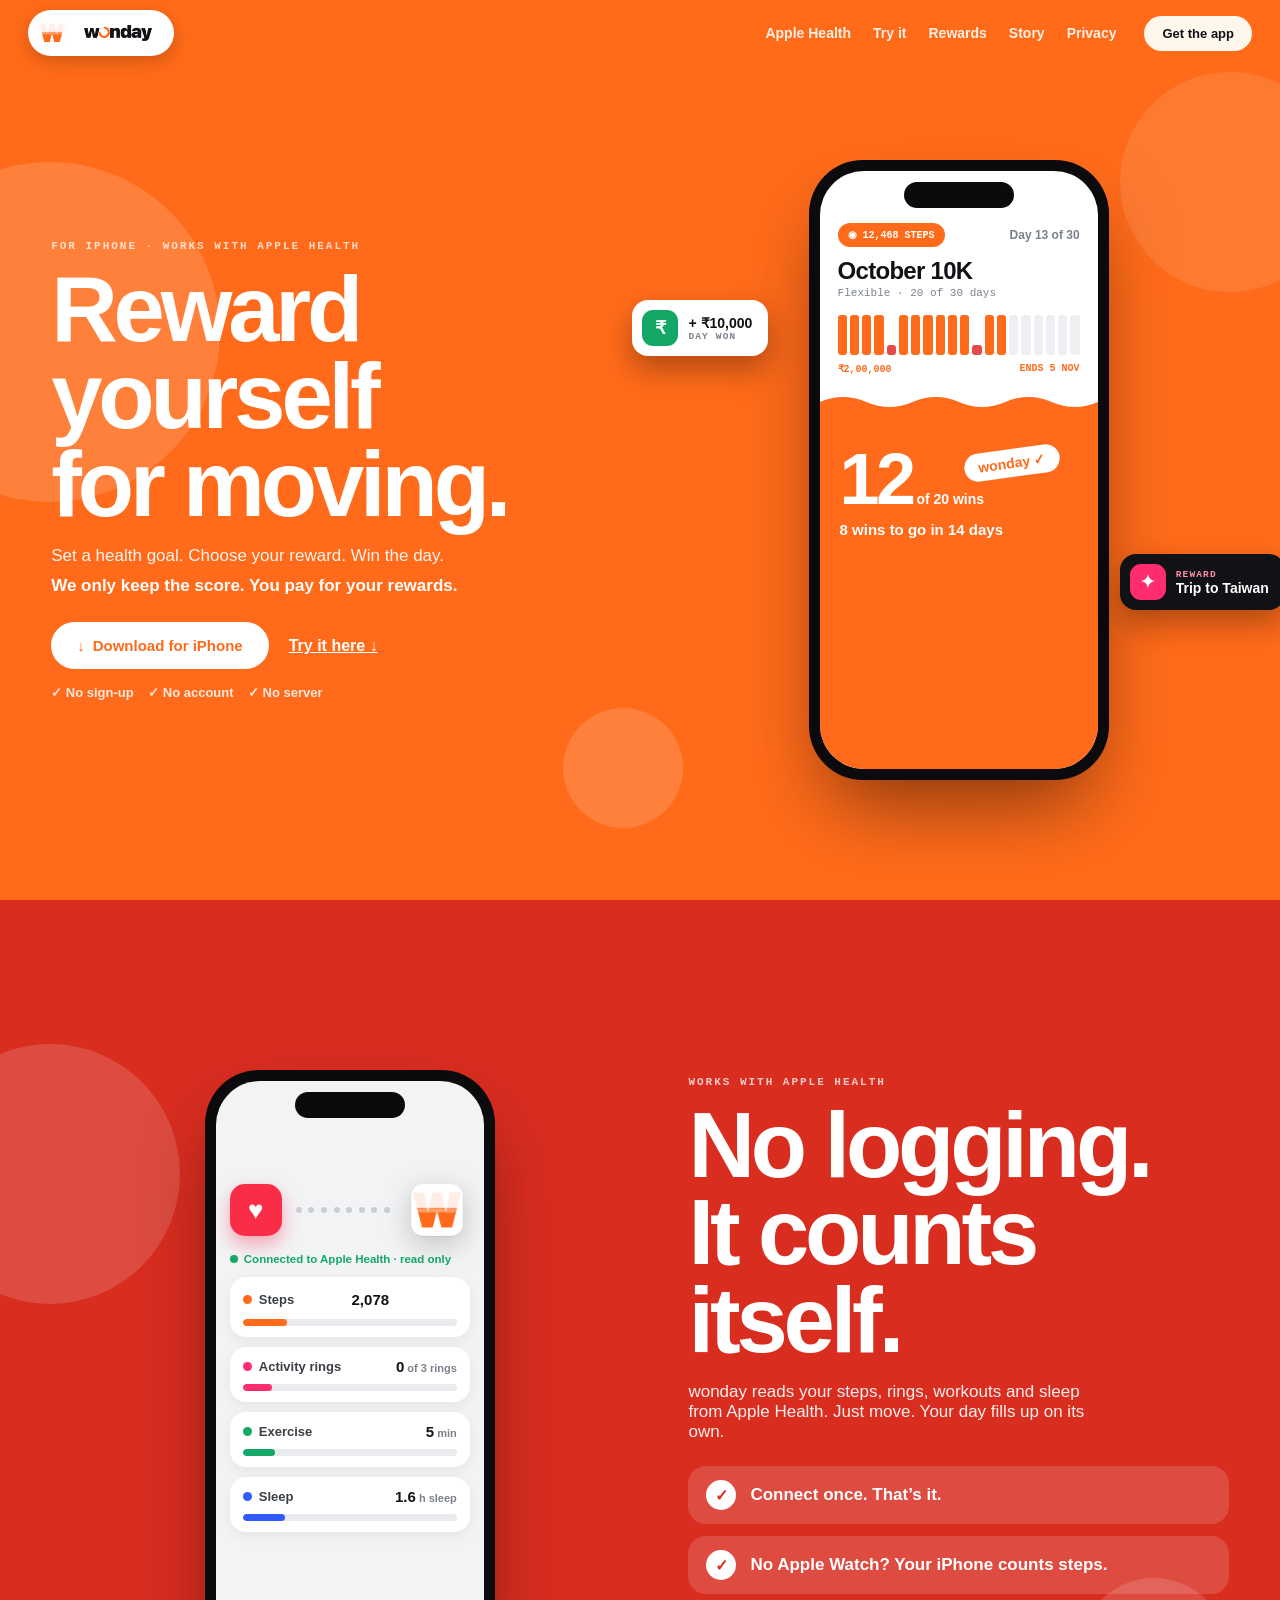
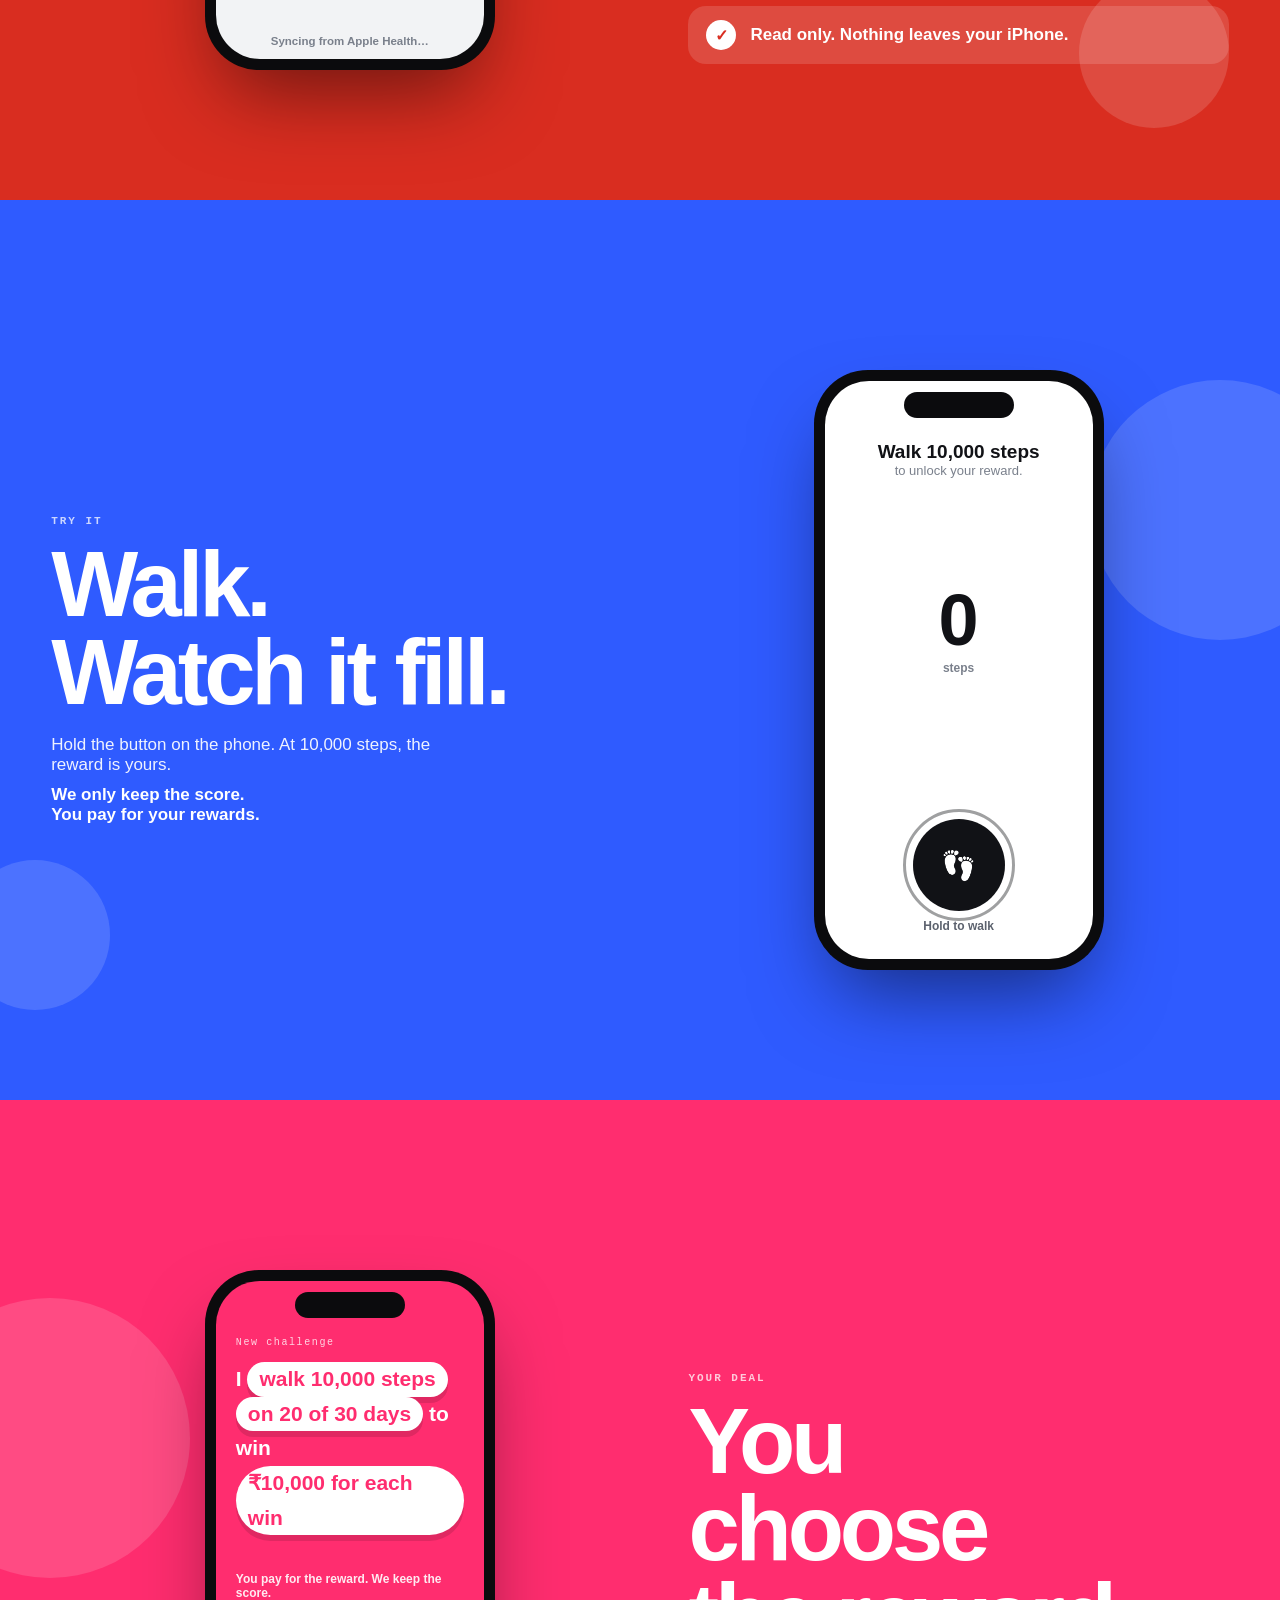
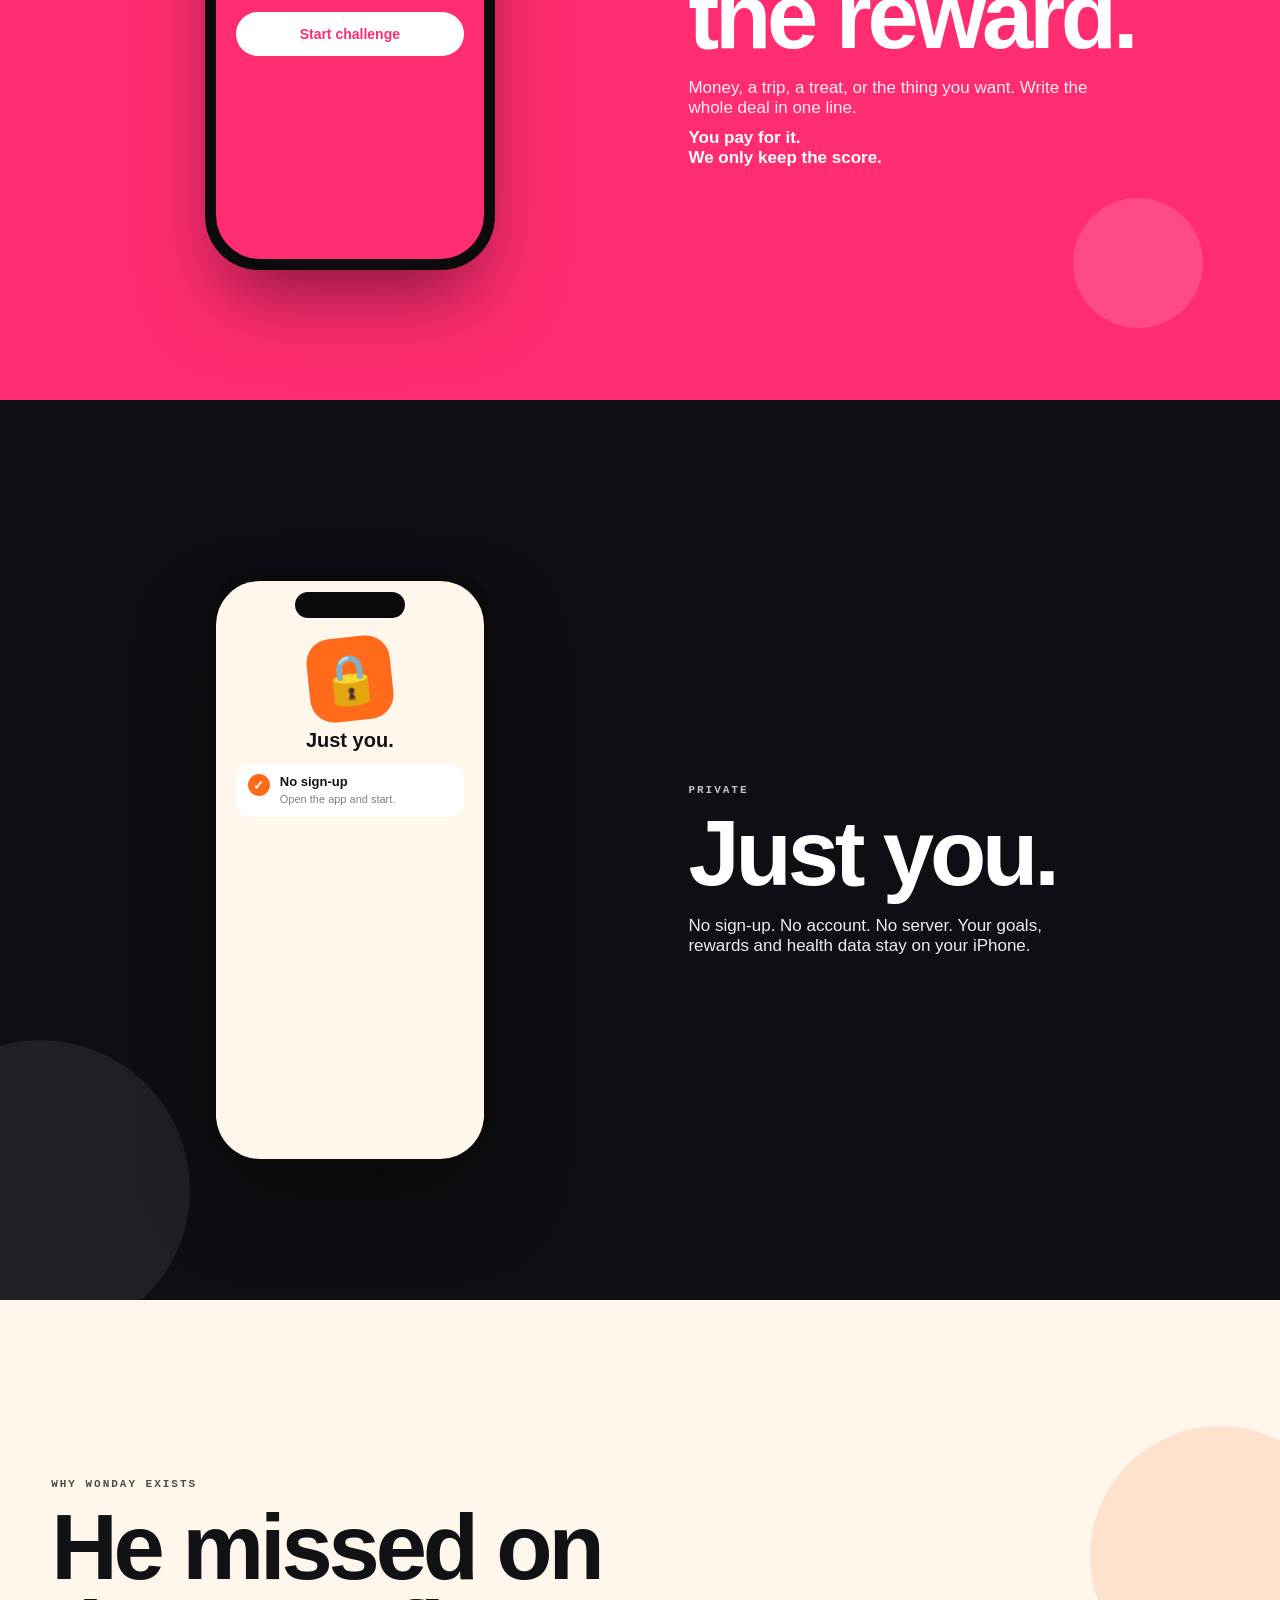
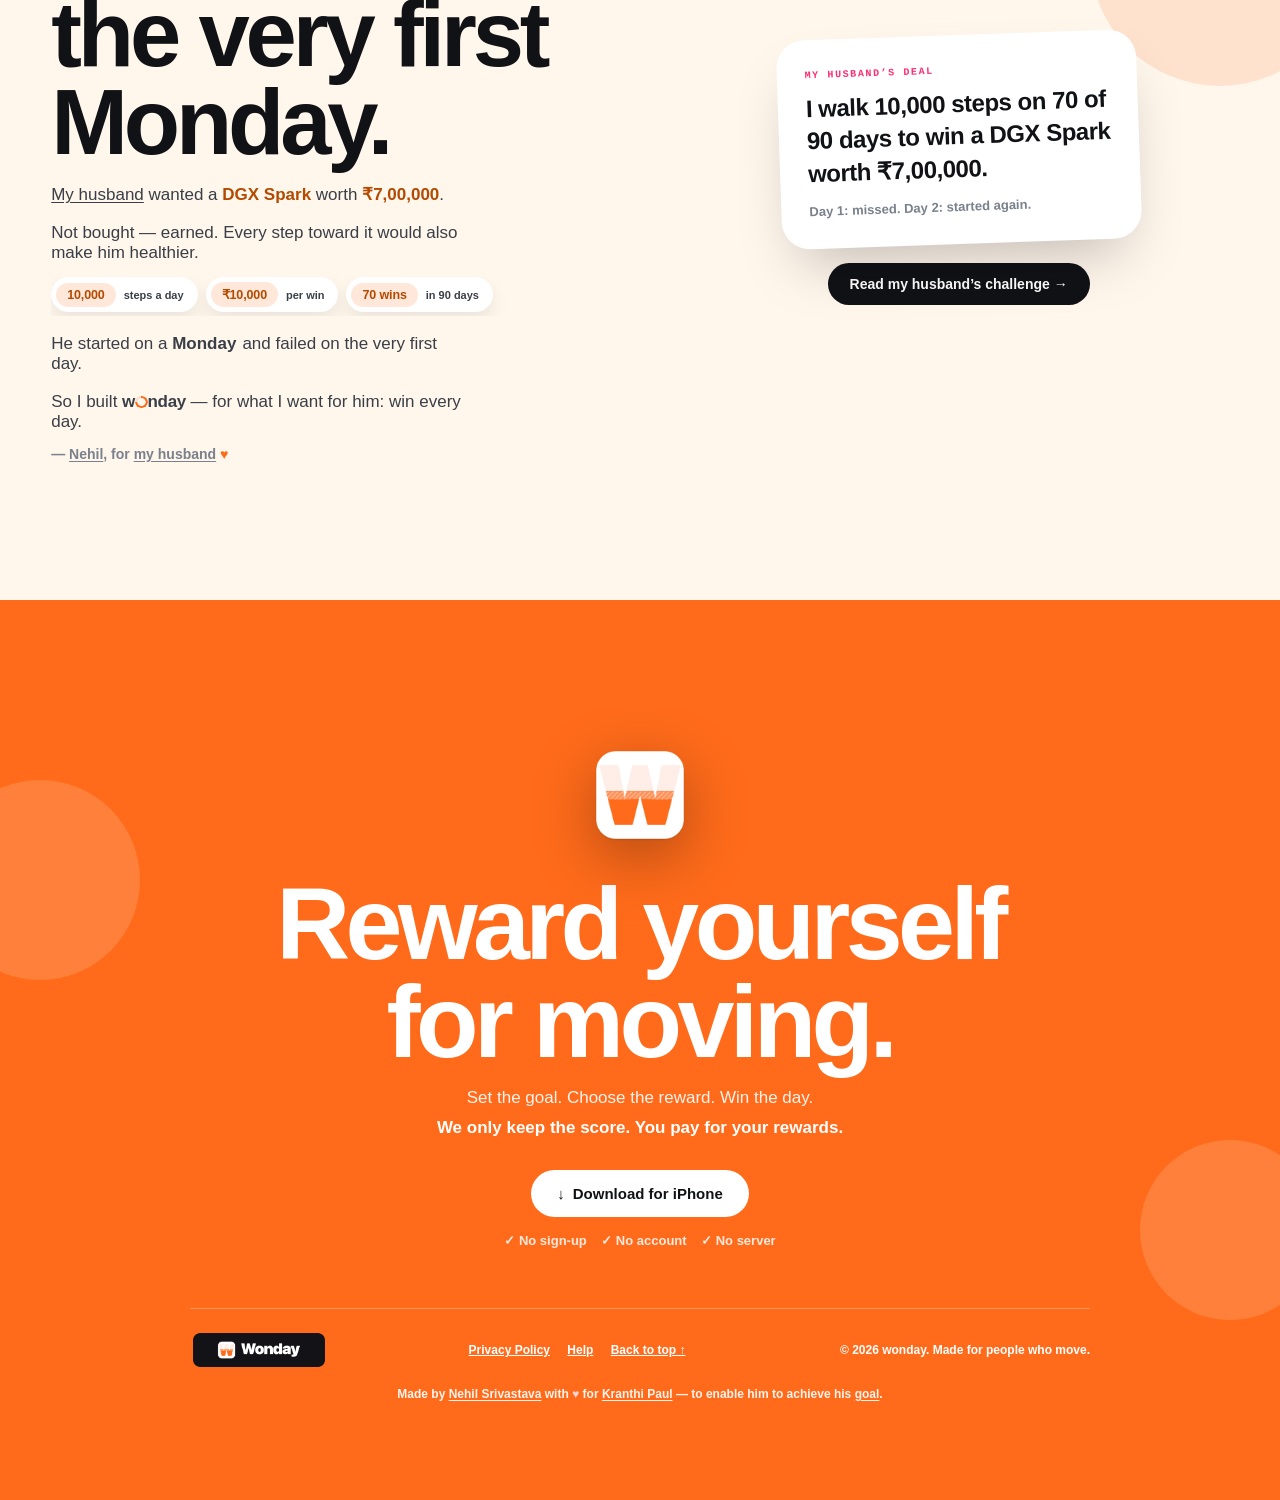
==== site/index.html @ b44d1495 "website, welcome page" ====
<!doctype html>
<html lang="en">
<head>
<meta charset="utf-8">
<meta name="viewport" content="width=device-width, initial-scale=1">
<title>wonday: Reward yourself for your health goals</title>
<meta name="description" content="Set a health goal, pick your own reward, and let Apple Health count for you. No sign-up, no account, no server.">
<meta name="theme-color" content="#FF6B1A" id="themeColor">
<link rel="icon" href="assets/wonday-favicon.png">
<link rel="apple-touch-icon" href="assets/wonday-favicon.png">
<link rel="stylesheet" href="styles.css">
<!-- Share image: replace assets/wonday-share.png with an absolute https:// URL once the site has a domain. -->
<!-- Live domain: https://wonday.kranehx.com -->
<link rel="canonical" href="https://wonday.kranehx.com/">
<meta property="og:site_name" content="wonday">
<meta property="og:type" content="website">
<meta property="og:url" content="https://wonday.kranehx.com/">
<meta property="og:title" content="wonday: Reward yourself for your health goals">
<meta property="og:description" content="Set a health goal, pick your own reward, and let Apple Health count for you. No sign-up, no account, no server.">
<meta property="og:image" content="https://wonday.kranehx.com/assets/wonday-share.png">
<meta property="og:image:width" content="1200">
<meta property="og:image:height" content="630">
<meta property="og:image:alt" content="wonday challenge screen filling up as steps are counted">
<meta name="twitter:card" content="summary_large_image">
<meta name="twitter:title" content="wonday: Reward yourself for your health goals">
<meta name="twitter:description" content="Set a health goal, pick your own reward, and let Apple Health count for you. No sign-up, no account, no server.">
<meta name="twitter:image" content="https://wonday.kranehx.com/assets/wonday-share.png">
<!-- Smart App Banner: fill in the real App Store ID when the listing is live, then uncomment.
<meta name="apple-itunes-app" content="app-id=000000000">
-->
<script type="application/ld+json">
{"@context":"https://schema.org","@type":"SoftwareApplication","name":"wonday",
"description":"Set a health goal, pick your own reward, and let Apple Health count for you. No sign-up, no account, no server.",
"operatingSystem":"iOS","applicationCategory":"Health & Fitness",
"offers":{"@type":"Offer","price":"0","priceCurrency":"INR"}}
</script>
</head>
<body data-block="hero">

<header class="topbar" id="topbar">
  <a class="logo" href="#top" aria-label="wonday home"><img class="brand-icon" src="assets/wonday-icon.png" alt="" width="72" height="72"><img class="brand-logo" src="assets/wonday-wordmark-transparent.png" alt="wonday" width="120" height="45"></a>
  <nav class="links" aria-label="Sections">
    <a href="#health">Apple Health</a>
    <a href="#try">Try it</a>
    <a href="#rewards">Rewards</a>
    <a href="#story">Story</a>
    <a href="#privacy">Privacy</a>
  </nav>
  <a class="getapp" href="#final">Get the app</a>
</header>

<main id="top">

  <!-- 1 HERO -->
  <section class="block hero" id="hero" data-theme="hero">
    <div class="orb o1"></div><div class="orb o2"></div><div class="orb o3"></div>
    <div class="wrap">
      <div class="copy reveal">
        <p class="kicker">For iPhone · Works with Apple Health</p>
        <h1>Reward<br>yourself<br>for moving.</h1>
        <p class="sub">Set a health goal. Choose your reward. Win the day.</p>
        <p class="promise">We only keep the score. You pay for your rewards.</p>
        <div class="cta-row">
          <a class="btn light" id="heroBtn" href="#final"><span aria-hidden="true">↓</span> Download for iPhone</a>
          <a class="textlink" href="#try">Try it here ↓</a>
        </div>
        <p class="chips">✓ No sign-up &nbsp;&nbsp; ✓ No account &nbsp;&nbsp; ✓ No server</p>
      </div>
      <div class="stage reveal">
        <div class="phone" id="heroPhone" role="img" aria-label="wonday challenge screen filling up as steps are counted">
          <div class="notch"></div>
          <div class="screen">
            <div class="app-top">
              <div class="app-row">
                <span class="pill" id="heroPill">◉ 12,468 steps</span>
                <span class="daylabel" id="heroDay">Day 13 of 30</span>
              </div>
              <div class="app-name" id="heroName">October 10K</div>
              <div class="app-rule" id="heroRule">Flexible · 20 of 30 days</div>
              <div class="bars" id="heroBars" aria-hidden="true"></div>
              <div class="goalrow"><span id="heroMax">₹2,00,000</span><span id="heroEnds">Ends 5 Nov</span></div>
            </div>
            <div class="app-fill" id="heroFill">
              <svg class="wave" viewBox="0 0 600 18" preserveAspectRatio="none" aria-hidden="true"><path d="M0 10 Q 25 0 50 10 T 100 10 T 150 10 T 200 10 T 250 10 T 300 10 T 350 10 T 400 10 T 450 10 T 500 10 T 550 10 T 600 10 L600 18 L0 18 Z"/></svg>
              <div class="fill-clip">
              <div class="stamp" id="heroStamp">wonday ✓</div>
              <div class="bignum"><span id="heroWins">0</span><small> of 20 wins</small></div>
              <div class="rem" id="heroRem">8 wins to go in 14 days</div>
              <div class="confetti" id="heroConfetti" aria-hidden="true"></div>
              </div>
            </div>
          </div>
        </div>
        <div class="float f1"><span class="fic green">₹</span><span><b>+ ₹10,000</b><small>DAY WON</small></span></div>
        <div class="float f2"><span class="fic pink">✦</span><span><small>REWARD</small><b>Trip to Taiwan</b></span></div>
      </div>
    </div>
  </section>

  <!-- 2 HEALTH: no logging, it counts itself -->
  <section class="block health" id="health" data-theme="health">
    <div class="orb o1"></div><div class="orb o2"></div>
    <div class="wrap">
      <div class="stage reveal">
        <div class="phone small" role="img" aria-label="wonday reading steps, rings, exercise and sleep from Apple Health">
          <div class="notch"></div>
          <div class="screen hscreen">
            <div class="hnote" id="hNote">
              <img src="assets/wonday-icon.png" alt="" width="72" height="72" loading="lazy" decoding="async">
              <div><b>That&rsquo;s a wonday! ✓</b><span>10,000 steps. ₹1,000 won today.</span></div>
              <em>now</em>
            </div>
            <div class="hconn">
              <div class="hicons">
                <span class="hheart" aria-label="Apple Health">♥</span>
                <span class="hflow" aria-hidden="true"><i></i><i></i><i></i><i></i><i></i><i></i><i></i><i></i></span>
                <img class="hwonday" src="assets/wonday-icon.png" alt="wonday" width="104" height="104" loading="lazy" decoding="async">
              </div>
              <p class="hstatus"><i></i>Connected to Apple Health · read only</p>
            </div>
            <div class="hrows">
              <div class="hcard">
                <div class="hcard-top"><span class="dot orange"></span><span class="hlabel">Steps</span>
                  <span class="hval"><b id="hStepsNum">0</b></span>
                  <span class="hwon" id="hWon">WON ✓</span></div>
                <div class="htrack"><i id="hStepsBar" class="fill orange"></i></div>
              </div>
              <div class="hcard">
                <div class="hcard-top"><span class="dot pink"></span><span class="hlabel">Activity rings</span>
                  <span class="hval"><b id="hRingsNum">0</b><small> of 3 rings</small></span></div>
                <div class="htrack"><i id="hRingsBar" class="fill pink"></i></div>
              </div>
              <div class="hcard">
                <div class="hcard-top"><span class="dot green"></span><span class="hlabel">Exercise</span>
                  <span class="hval"><b id="hExNum">0</b><small> min</small></span></div>
                <div class="htrack"><i id="hExBar" class="fill green"></i></div>
              </div>
              <div class="hcard">
                <div class="hcard-top"><span class="dot blue"></span><span class="hlabel">Sleep</span>
                  <span class="hval"><b id="hSleepNum">0.0</b><small> h sleep</small></span></div>
                <div class="htrack"><i id="hSleepBar" class="fill blue"></i></div>
              </div>
            </div>
            <p class="hsync" id="hSync">Syncing from Apple Health…</p>
          </div>
        </div>
      </div>
      <div class="copy reveal">
        <p class="kicker">Works with Apple Health</p>
        <h2>No logging.<br>It counts itself.</h2>
        <p class="sub">wonday reads your steps, rings, workouts and sleep from Apple Health. Just move. Your day fills up on its own.</p>
        <ul class="hchecks">
          <li><i>✓</i>Connect once. That&rsquo;s it.</li>
          <li><i>✓</i>No Apple Watch? Your iPhone counts steps.</li>
          <li><i>✓</i>Read only. Nothing leaves your iPhone.</li>
        </ul>
      </div>
    </div>
  </section>

  <!-- 3 TRY IT -->
  <section class="block try" id="try" data-theme="try">
    <div class="orb o1"></div><div class="orb o2"></div>
    <div class="wrap">
      <div class="copy reveal">
        <p class="kicker">Try it</p>
        <h2>Walk.<br>Watch it fill.</h2>
        <p class="sub">Hold the button on the phone. At 10,000 steps, the reward is yours.</p>
        <p class="promise">We only keep the score.<br>You pay for your rewards.</p>
      </div>
      <div class="stage reveal">
        <div class="phone small" role="img" aria-label="wonday try-it screen: hold to walk 10,000 steps and unlock a reward">
          <div class="notch"></div>
          <div class="screen walk-screen" id="walkScreen">
            <div class="walk-fill" id="walkFill"></div>
            <div class="walk-top" id="walkTop">
              <div class="walk-title">Walk 10,000 steps</div>
              <div class="walk-sub">to unlock your reward.</div>
            </div>
            <div class="walk-count" id="walkCount"><span id="walkNum">0</span><small>steps</small></div>
            <div class="unlock" id="unlockCard">Reward unlocked <b>₹<span id="unlockNum">0</span></b></div>
            <div class="walk-bottom" id="walkBottom">
              <button class="holdbtn" id="holdBtn" aria-label="Hold to walk"><span class="pulse"></span><span class="feet">👣</span></button>
              <div class="holdlabel">Hold to walk</div>
              <button class="resetlink" id="walkAgain" hidden>Walk again ↺</button>
            </div>
          </div>
        </div>
      </div>
    </div>
  </section>

  <!-- 4 YOUR DEAL -->
  <section class="block deal" id="rewards" data-theme="deal">
    <div class="orb o1"></div><div class="orb o2"></div>
    <div class="wrap">
      <div class="stage reveal">
        <div class="phone small pinkphone" role="img" aria-label="wonday new challenge screen: I walk 10,000 steps on 20 of 30 days to win 10,000 rupees for each win">
          <div class="notch"></div>
          <div class="screen pinks">
            <p class="newlabel">New challenge</p>
            <p class="sentence" id="dealSentence" aria-live="polite">I walk 10,000 steps on 20 of 30 days to win ₹10,000 for each win.</p>
            <p class="paynote">You pay for the reward. We keep the score.</p>
            <button class="startbtn" id="dealBtn">Start challenge</button>
          </div>
        </div>
      </div>
      <div class="copy reveal">
        <p class="kicker">Your deal</p>
        <h2>You<br>choose<br>the reward.</h2>
        <p class="sub">Money, a trip, a treat, or the thing you want. Write the whole deal in one line.</p>
        <p class="promise">You pay for it.<br>We only keep the score.</p>
      </div>
    </div>
  </section>

  <!-- 5 JUST YOU -->
  <section class="block private" id="privacy" data-theme="private">
    <div class="orb o1"></div>
    <div class="wrap">
      <div class="stage reveal">
        <div class="phone small whitephone" role="img" aria-label="wonday privacy screen: no sign-up, no account, no server, read only">
          <div class="notch"></div>
          <div class="screen white">
            <div class="lock" id="privLock">🔒</div>
            <div class="just">Just you.</div>
            <ul class="privlist" id="privList">
              <li><i>✓</i><div><b>No sign-up</b><span>Open the app and start.</span></div></li>
              <li><i>✓</i><div><b>No account</b><span>No email. No password.</span></div></li>
              <li><i>✓</i><div><b>No server</b><span>Never sent to us.</span></div></li>
              <li><i>✓</i><div><b>Read only</b><span>We never write to Apple Health.</span></div></li>
            </ul>
          </div>
        </div>
      </div>
      <div class="copy reveal">
        <p class="kicker">Private</p>
        <h2>Just you.</h2>
        <p class="sub">No sign-up. No account. No server. Your goals, rewards and health data stay on your iPhone.</p>
      </div>
    </div>
  </section>

  <!-- 6 STORY: why wonday exists -->
  <section class="block story" id="story" data-theme="story">
    <div class="orb o1"></div>
    <div class="wrap">
      <div class="copy reveal">
        <p class="kicker">Why wonday exists</p>
        <h2>He missed on the very first <span class="daymorph" id="dayMorphTitle" role="img" aria-label="Monday became wonday"><span class="dm-a" aria-hidden="true">Monday.</span><span class="dm-b" aria-hidden="true">w<span class="ring-o-brand"></span>nday.</span></span></h2>
        <p class="sub"><a href="https://www.linkedin.com/in/paulkranti/">My husband</a> wanted a <span class="prize">DGX Spark</span> worth <span class="prize">₹7,00,000</span>.</p>
        <p class="sub">Not bought &mdash; earned. Every step toward it would also make him healthier.</p>
        <ul class="dealchips" aria-label="The challenge: 10,000 steps a day, 10,000 rupees per win, need 70 wins in 90 days">
          <li><b>10,000</b><span>steps a day</span></li>
          <li><b>₹10,000</b><span>per win</span></li>
          <li><b>70 wins</b><span>in 90 days</span></li>
        </ul>
        <p class="sub">He started on a <span class="daymorph" id="dayMorph" role="img" aria-label="Monday became wonday"><span class="dm-a" aria-hidden="true">Monday</span><span class="dm-b" aria-hidden="true">w<span class="ring-o-brand"></span>nday</span></span> and failed on the very first day.</p>
        <p class="sub">So I built <span class="wordmark" role="img" aria-label="wonday"><span aria-hidden="true">w<span class="ring-o-brand"></span>nday</span></span> &mdash; for what I want for him: win every day.</p>
        <p class="sig">&mdash; <a href="https://www.linkedin.com/in/nehilsrivastava/">Nehil</a>, for <a href="https://www.linkedin.com/in/paulkranti/">my husband</a> <span class="heart" aria-hidden="true">♥</span></p>
      </div>
      <div class="stage reveal storyside">
        <figure class="storycard" role="img" aria-label="My husband's deal: walk 10,000 steps on 70 of 90 days to win a DGX Spark">
          <p class="scard-kicker">My husband&rsquo;s deal</p>
          <blockquote>I walk 10,000 steps on 70 of 90 days to win a DGX Spark worth ₹7,00,000.</blockquote>
          <p class="scard-note">Day 1: missed. Day 2: started again.</p>
        </figure>
        <a class="storylink" href="https://www.linkedin.com/posts/paulkranti_i-want-to-gift-myself-a-dgx-spark-worth-700k-activity-7517528913028243456-nfIk" target="_blank" rel="noopener">Read my husband&rsquo;s challenge &rarr;</a>
      </div>
    </div>
  </section>

  <!-- 7 FINAL -->
  <section class="block final" id="final" data-theme="final">
    <div class="orb o1"></div><div class="orb o2"></div>
    <div class="center reveal">
      <img class="final-icon" src="assets/wonday-icon.png" alt="wonday app icon" width="176" height="176" loading="lazy" decoding="async">
      <h2>Reward yourself<br>for moving.</h2>
      <p class="sub">Set the goal. Choose the reward. Win the day.</p>
      <p class="promise">We only keep the score. You pay for your rewards.</p>
      <a class="btn light final-btn" href="#" id="storeBtn"><span aria-hidden="true">↓</span> Download for iPhone</a>
      <p class="chips">✓ No sign-up &nbsp;&nbsp; ✓ No account &nbsp;&nbsp; ✓ No server</p>
      <footer>
        <img class="brand-lockup" src="assets/wonday-lockup-dark.png" alt="wonday" width="220" height="73" loading="lazy" decoding="async">
        <span class="flinks"><a href="privacy.html">Privacy Policy</a> <a href="help.html">Help</a> <a href="#top">Back to top ↑</a></span>
        <span class="copyr">© 2026 wonday. Made for people who move.</span>
        <span class="madeby">Made by <a href="https://www.linkedin.com/in/nehilsrivastava/">Nehil Srivastava</a> with <span class="heart" aria-hidden="true">♥</span> for <a href="https://www.linkedin.com/in/paulkranti/">Kranthi Paul</a> &mdash; to enable him to achieve his <a href="https://www.linkedin.com/posts/paulkranti_i-want-to-gift-myself-a-dgx-spark-worth-700k-activity-7517528913028243456-nfIk">goal</a>.</span>
      </footer>
    </div>
  </section>

</main>
<script src="app.js"></script>
</body>
</html>
---- site/styles.css ----
*{box-sizing:border-box;margin:0;padding:0}
:root{
  --hero:#FF6B1A; --try:#2F5BFF; --deal:#FF2D6F; --dark:#0D0F14; --health:#D92D20;
  --ink:#111216; --paper:#fff; --cream:#FFF6EC;
  --radius-phone:54px;
  --font:-apple-system,BlinkMacSystemFont,"SF Pro Display","Inter","Segoe UI",sans-serif;
  --mono:ui-monospace,"SF Mono",Menlo,monospace;
}
html{scroll-behavior:smooth}
body{font-family:var(--font);color:#fff;background:var(--hero);-webkit-font-smoothing:antialiased}
a{color:inherit}

/* top bar takes color of block under it (set from JS via --bar) */
.topbar{position:fixed;top:0;left:0;right:0;z-index:50;display:flex;align-items:center;gap:28px;
  padding:10px 28px;backdrop-filter:blur(18px);-webkit-backdrop-filter:blur(18px);
  background-color:var(--bar, #FF6B1A);
  background:color-mix(in srgb,var(--bar, #FF6B1A) 72%, transparent);
  transition:background-color .4s}
.topbar .logo{display:inline-flex;align-items:center;gap:9px;text-decoration:none;background:#fff;border-radius:99px;padding:6px 16px 6px 7px;box-shadow:0 6px 18px rgba(0,0,0,.18)}
.brand-logo{height:30px;width:auto;display:block}
.brand-icon{height:34px;width:auto;display:block}
.brand-lockup{height:46px;width:auto;display:block}
.vh{position:absolute;width:1px;height:1px;overflow:hidden;clip:rect(0 0 0 0);white-space:nowrap}
/* brand ring-o: 3/4 solid, pale quarter top-left — matches brand/ wordmark */
.ring-o{position:relative;display:inline-block;width:.74em;height:.74em;border-radius:50%;vertical-align:-.05em;
  background:conic-gradient(from 270deg, rgba(255,255,255,.45) 0deg 90deg, #fff 90deg 360deg);
  -webkit-mask:radial-gradient(farthest-side, transparent 60%, #000 69%);
  mask:radial-gradient(farthest-side, transparent 60%, #000 69%)}
.topbar nav{margin-left:auto;display:flex;gap:22px;font-size:14px;font-weight:600;opacity:.9}
.topbar nav a{text-decoration:none}
.getapp{background:var(--cream);color:var(--ink);font-weight:800;font-size:13px;padding:10px 18px;border-radius:99px;text-decoration:none}

.block{min-height:100vh;display:flex;align-items:center;position:relative;overflow:hidden;padding:110px 0 70px}
.wrap{width:min(1180px,92vw);margin:0 auto;display:grid;grid-template-columns:1.05fr .95fr;gap:40px;align-items:center;position:relative;z-index:2}
.wrap.flip .copy{order:2}.wrap.flip .stage{order:1}
.hero{background:var(--hero)} .health{background:var(--health)} .try{background:var(--try)} .deal{background:var(--deal)}
.private{background:var(--dark)} .final{background:var(--hero);text-align:center}

.kicker{font-family:var(--mono);font-size:11px;font-weight:700;letter-spacing:.18em;text-transform:uppercase;opacity:.75;margin-bottom:14px}
h1,h2{font-weight:900;letter-spacing:-.045em;line-height:.95;font-size:clamp(56px,7.2vw,108px)}
.sub{margin-top:18px;font-size:17px;font-weight:500;max-width:44ch;opacity:.92}
.promise{margin-top:10px;font-size:17px;font-weight:800}
.cta-row{display:flex;align-items:center;gap:20px;margin-top:26px;flex-wrap:wrap}
.btn{display:inline-flex;align-items:center;gap:8px;border-radius:99px;padding:15px 26px;font-weight:800;font-size:15px;text-decoration:none;transition:color .4s}
.btn.light{background:#fff;color:var(--ink)} .btn.dark{background:var(--ink);color:#fff}
.textlink{color:#fff;font-weight:700}
.chips{margin-top:16px;font-size:13px;font-weight:600;opacity:.85}

/* floating background circles */
.orb{position:absolute;border-radius:50%;background:rgba(255,255,255,.14);pointer-events:none;animation:drift 9s ease-in-out infinite alternate}
.hero .o1{width:340px;height:340px;left:-120px;top:18%}.hero .o2{width:120px;height:120px;left:44%;bottom:8%}
.hero .o3{width:220px;height:220px;right:-60px;top:8%;background:rgba(255,255,255,.1)}
.try .o1{width:150px;height:150px;left:-40px;bottom:10%}.try .o2{width:260px;height:260px;right:-70px;top:20%}
.deal .o1{width:280px;height:280px;left:-90px;top:22%}.deal .o2{width:130px;height:130px;right:6%;bottom:8%}
.private .o1{width:300px;height:300px;left:-110px;bottom:-40px;background:rgba(255,255,255,.07)}
.final .o1{width:200px;height:200px;left:-60px;top:20%}.final .o2{width:180px;height:180px;right:-40px;bottom:20%}
@keyframes drift{to{transform:translateY(-26px)}}

/* reveal */
.reveal{opacity:0;transform:translateY(34px);transition:opacity .7s ease,transform .7s ease}
.reveal.in{opacity:1;transform:none}

/* phone */
.stage{display:flex;justify-content:center;position:relative}
.phone{width:300px;height:620px;background:#0b0b0d;border-radius:var(--radius-phone);padding:11px;box-shadow:0 40px 80px -20px rgba(0,0,0,.5);position:relative;animation:rise .8s ease}
.phone.small{width:290px;height:600px}
.notch{position:absolute;top:22px;left:50%;transform:translateX(-50%);width:110px;height:26px;background:#0b0b0d;border-radius:99px;z-index:5}
.screen{background:#fff;color:var(--ink);border-radius:44px;height:100%;overflow:hidden;position:relative;display:flex;flex-direction:column}
.app-top{padding:52px 18px 10px}
.app-row{display:flex;justify-content:space-between;align-items:center}
.pill{font-family:var(--mono);font-size:10px;font-weight:800;text-transform:uppercase;background:var(--hero);color:#fff;padding:6px 10px;border-radius:99px}
.daylabel{font-size:12px;font-weight:600;color:#7A808C}
.app-name{font-size:24px;font-weight:800;letter-spacing:-.03em;margin-top:10px}
.app-rule{font-family:var(--mono);font-size:11px;color:#7A808C;margin-top:2px}
.bars{display:flex;gap:3px;align-items:flex-end;height:42px;margin-top:14px}
.bars i{flex:1;background:#EEEFF2;border-radius:3px;min-height:6px;height:40px;transition:all .3s}
.bars i.on{background:var(--hero)} .bars i.miss{background:#E5484D!important;height:10px!important;align-self:flex-end}
.goalrow{display:flex;justify-content:space-between;font-family:var(--mono);font-size:10px;font-weight:800;color:var(--hero);margin-top:8px;text-transform:uppercase}
.app-fill{margin-top:auto;position:relative;background:var(--hero);color:#fff;padding:34px 20px 26px;min-height:250px;transition:background .5s}
.fill-clip{position:relative;height:100%;overflow:hidden}
.wave{position:absolute;top:-1px;left:0;width:200%;height:18px;transform:translateY(-16px);animation:waveSlide 2.8s linear infinite}
@keyframes waveSlide{to{transform:translate(-50%,-16px)}}
#heroFill{min-height:360px}
.wave path{fill:#FF6B1A}
.bignum{font-size:72px;font-weight:900;letter-spacing:-.05em;line-height:1}
.bignum small{font-size:14px;font-weight:700;letter-spacing:0}
.rem{font-size:15px;font-weight:800;margin-top:6px}
.stamp{position:absolute;top:6px;right:18px;background:#fff;color:var(--hero);font-weight:900;padding:6px 14px;border-radius:99px;transform:rotate(-8deg) scale(0);transition:transform .35s cubic-bezier(.2,2,.4,1);font-size:14px}
.stamp.show{transform:rotate(-8deg) scale(1)}
.confetti i,.cf{position:absolute;width:8px;height:8px;border-radius:2px;z-index:6;pointer-events:none;animation:pop 1.1s ease-out forwards}
@keyframes pop{from{transform:translate(0,0) rotate(0);opacity:1}to{transform:translate(var(--dx,0px),var(--dy,-90px)) rotate(320deg);opacity:0}}
.float{position:absolute;z-index:2;display:flex;align-items:center;gap:10px;background:#fff;color:var(--ink);font-size:12px;padding:10px 16px 10px 10px;border-radius:16px;box-shadow:0 14px 30px rgba(0,0,0,.3);animation:bob 3s ease-in-out infinite alternate}
.float b{display:block;font-size:14px;font-weight:800;white-space:nowrap}
.float small{display:block;font-family:var(--mono);font-size:9.5px;font-weight:800;letter-spacing:.12em;color:#7A808C}
.fic{width:36px;height:36px;border-radius:11px;display:flex;align-items:center;justify-content:center;font-size:18px;font-weight:900;color:#fff;flex:none}
.fic.green{background:#13A866}.fic.pink{background:#FF2D6F}
.f1{left:-56px;top:140px}.f2{right:-56px;bottom:170px;background:var(--ink);color:#fff}
.f2 small{color:#FF8FAB}
@keyframes bob{to{transform:translateY(-10px)}}

/* try/walk */
.walk-screen{text-align:center}
.walk-fill{position:absolute;left:0;right:0;bottom:0;height:0%;background:var(--try);transition:height .1s linear}
.walk-top{padding:60px 20px 0;position:relative;z-index:2}
.walk-title{font-size:19px;font-weight:800}.walk-sub{font-size:13px;color:#7A808C}
.walk-top.lit .walk-title{color:#fff}
.walk-top.lit .walk-sub{color:rgba(255,255,255,.85)}
.walk-count{margin:auto;position:relative;z-index:2;font-size:72px;font-weight:900}
.walk-count small{display:block;font-size:12px;font-weight:600;color:#7A808C}
.walk-count.lit{color:#fff}
.walk-count.lit small{color:rgba(255,255,255,.85)}
.walk-bottom{padding:0 0 26px;position:relative;z-index:2}
.walk-bottom.lit .holdlabel{color:rgba(255,255,255,.9)}
.walk-bottom.lit .holdbtn{background:#fff}
.walk-bottom.lit .holdbtn .feet{filter:none}
.walk-bottom.lit .holdbtn .pulse{border-color:#fff}
.walk-bottom.lit .resetlink{color:#fff}
.walk-count{margin:auto;position:relative;z-index:2;font-size:72px;font-weight:900}
.walk-count small{display:block;font-size:12px;font-weight:600;color:#7A808C}
.walk-bottom{padding:0 0 26px;position:relative;z-index:2}
.holdbtn{width:92px;height:92px;border-radius:50%;background:var(--ink);color:#fff;border:none;font-size:28px;position:relative;cursor:pointer;touch-action:none;transition:background .3s}
.holdbtn .feet{filter:brightness(0) invert(1);transition:filter .3s}
.holdbtn .pulse{position:absolute;inset:-10px;border:3px solid var(--ink);border-radius:50%;opacity:.4;animation:pulse 1.6s infinite}
@keyframes pulse{to{transform:scale(1.15);opacity:0}}
.holdlabel{font-size:12px;font-weight:600;margin-top:8px;color:#5C626E}
.unlock{position:relative;z-index:3;margin:0 22px;background:#fff;color:var(--ink);border-radius:16px;padding:12px;font-weight:800;transform:scale(0);transition:transform .3s;box-shadow:0 12px 30px rgba(0,0,0,.25)}
.unlock.show{transform:scale(1)}
.unlock.shake{animation:shake .4s}
@keyframes shake{25%{transform:translateX(-6px) scale(1)}75%{transform:translateX(6px) scale(1)}}
.resetlink{background:none;border:none;color:inherit;font-weight:700;margin-top:10px;cursor:pointer;text-decoration:underline}

.health .o1{width:260px;height:260px;left:-80px;top:16%}
.health .o2{width:150px;height:150px;right:4%;bottom:8%}

/* health rows */
.hchecks{list-style:none;margin-top:24px;display:grid;gap:12px}
.hchecks li{display:flex;align-items:center;gap:14px;background:rgba(255,255,255,.14);border-radius:18px;padding:14px 18px;font-size:17px;font-weight:700}
.hchecks i{background:#fff;color:var(--health);font-style:normal;font-weight:900;width:30px;height:30px;border-radius:50%;display:flex;align-items:center;justify-content:center;flex:none;font-size:16px}

/* health phone */
.hscreen{background:#F2F3F5;padding:14px 14px 12px}
.hnote{display:flex;gap:10px;align-items:flex-start;background:rgba(255,255,255,.92);backdrop-filter:blur(12px);border-radius:20px;padding:10px 12px;box-shadow:0 14px 34px rgba(0,0,0,.25);transform:translateY(-140%);opacity:0;transition:transform .5s cubic-bezier(.2,1.2,.3,1),opacity .4s;position:relative;z-index:5}
.hnote.drop{transform:none;opacity:1}
.hnote img{width:48px;height:48px;flex:none}
.hnote div{flex:1;min-width:0}
.hnote b{display:block;font-size:13px}
.hnote span{display:block;font-size:12px;color:#5C626E}
.hnote em{font-style:normal;font-size:11px;color:#7A808C}
.hconn{padding-top:14px}
.hicons{display:flex;align-items:center;gap:10px}
.hheart{width:52px;height:52px;border-radius:15px;background:#FA2D48;color:#fff;font-size:26px;display:flex;align-items:center;justify-content:center;flex:none;box-shadow:0 8px 18px rgba(250,45,72,.4)}
.hwonday{width:66px;height:66px;flex:none;filter:drop-shadow(0 8px 14px rgba(0,0,0,.2))}
.hflow{flex:1;display:flex;justify-content:space-between;align-items:center;padding:0 4px}
.hflow i{width:6px;height:6px;border-radius:50%;background:#C9CDD4;animation:flowdot 1.2s ease-in-out infinite}
.hflow i:nth-child(2){animation-delay:.12s}.hflow i:nth-child(3){animation-delay:.24s}
.hflow i:nth-child(4){animation-delay:.36s}.hflow i:nth-child(5){animation-delay:.48s}
.hflow i:nth-child(6){animation-delay:.6s}.hflow i:nth-child(7){animation-delay:.72s}
.hflow i:nth-child(8){animation-delay:.84s}
@keyframes flowdot{0%,100%{opacity:.4;transform:scale(.8)}50%{opacity:1;transform:scale(1.25);background:var(--health)}}
.hstatus{display:flex;align-items:center;gap:6px;margin-top:10px;font-size:11.5px;font-weight:800;color:#13A866}
.hstatus i{width:8px;height:8px;border-radius:50%;background:#13A866;flex:none}
.hrows{display:grid;gap:10px;margin-top:12px}
.hcard{background:#fff;border-radius:16px;padding:11px 13px;box-shadow:0 4px 14px rgba(0,0,0,.06)}
.hcard-top{display:flex;align-items:center;gap:7px}
.dot{width:9px;height:9px;border-radius:50%;flex:none}
.dot.orange{background:#FF6B1A}.dot.pink{background:#FF2D6F}.dot.green{background:#13A866}.dot.blue{background:#2F5BFF}
.hlabel{font-size:13px;font-weight:700;color:#3A3F47}
.hval{margin-left:auto;font-size:15px;font-weight:800;font-variant-numeric:tabular-nums}
.hval small{font-size:11px;font-weight:600;color:#7A808C}
.hwon{background:#13A866;color:#fff;font-size:10.5px;font-weight:900;letter-spacing:.06em;padding:5px 10px;border-radius:99px;transform:scale(0);transition:transform .35s cubic-bezier(.2,2,.4,1)}
.hwon.show{transform:scale(1)}
.htrack{height:7px;border-radius:99px;background:#E9EBEF;margin-top:9px;overflow:hidden}
.htrack .fill{display:block;height:100%;width:0;border-radius:99px}
.fill.orange{background:#FF6B1A}.fill.pink{background:#FF2D6F}.fill.green{background:#13A866}.fill.blue{background:#2F5BFF}
.hsync{margin-top:auto;padding-top:12px;text-align:center;font-size:11.5px;font-weight:600;color:#7A808C}

/* deal */
.pinkphone .screen,.screen.pinks{background:var(--deal);color:#fff;padding:56px 20px 22px}
.newlabel{font-family:var(--mono);font-size:10px;letter-spacing:.16em;opacity:.8}
.sentence{font-size:21px;font-weight:800;line-height:1.65;margin-top:14px;min-height:210px}
.sentence .blank{border:2.5px dashed rgba(255,255,255,.55);border-radius:99px;padding:0 12px;color:rgba(255,255,255,.6);white-space:nowrap}
.sentence .pillw{background:#fff;color:var(--deal);border-radius:99px;padding:0 12px;box-shadow:0 6px 0 rgba(0,0,0,.12);display:inline-block;animation:popin .35s}
@keyframes popin{from{transform:scale(.6)}to{transform:scale(1)}}
.paynote{font-size:12px;font-weight:600;opacity:.9}
.startbtn{margin-top:12px;width:100%;border:none;border-radius:99px;padding:14px;font-weight:800;font-size:14px;background:rgba(255,255,255,.35);color:#fff}
.startbtn.lit{background:#fff;color:var(--deal)}


/* privacy */
.screen.white{background:var(--cream);text-align:center;padding:60px 20px 20px}
.lock{font-size:44px;background:var(--hero);width:76px;height:76px;border-radius:22px;display:flex;align-items:center;justify-content:center;margin:0 auto;transition:transform .3s}
.lock.shut{transform:scale(1.1) rotate(-6deg)}
.just{font-size:20px;font-weight:800;margin:12px 0}
.privlist{list-style:none;display:grid;gap:10px;text-align:left}
.privlist li{background:#fff;border-radius:14px;padding:10px 12px;display:flex;gap:10px;align-items:flex-start;opacity:0;transform:translateX(20px);transition:all .5s}
.privlist li.in{opacity:1;transform:none}
.privlist i{background:var(--hero);color:#fff;font-style:normal;font-weight:800;width:22px;height:22px;border-radius:50%;display:flex;align-items:center;justify-content:center;font-size:13px;flex:none}
.privlist b{font-size:13px;display:block}.privlist span{font-size:11px;color:#7A808C}

/* story */
.story{background:var(--cream);color:var(--ink)}
.story .o1{width:260px;height:260px;right:-70px;top:14%;background:rgba(255,107,26,.14)}
.story .sub{color:#3A3F47;opacity:1}
.story .sub a,.story .sig a{color:inherit;text-decoration:underline;text-underline-offset:2px}
/* story highlights: the prize + the challenge */
.story .prize{color:#B34A00;font-weight:800;white-space:nowrap}
.dealchips{list-style:none;display:flex;gap:8px;margin:14px 0 4px;padding:0 0 4px;flex-wrap:nowrap;overflow-x:auto;scrollbar-width:none;-webkit-overflow-scrolling:touch}
.dealchips::-webkit-scrollbar{display:none}
.dealchips li{background:#fff;border-radius:99px;padding:5px 14px 5px 5px;box-shadow:0 8px 18px rgba(0,0,0,.08);display:inline-flex;flex:none;align-items:center;gap:8px}
.dealchips b{display:inline-block;background:rgba(255,107,26,.16);color:#B34A00;font-size:12.5px;font-weight:900;letter-spacing:-.01em;padding:5px 11px;border-radius:99px;font-variant-numeric:tabular-nums;white-space:nowrap}
.dealchips span{display:inline-block;font-size:11px;font-weight:700;color:#3A3F47;white-space:nowrap}
/* Monday becomes wonday */
.daymorph{position:relative;display:inline-grid;white-space:nowrap;font-weight:900}
.daymorph .dm-a,.daymorph .dm-b{grid-area:1/1;display:inline-block;transition:opacity .45s ease,transform .45s ease,filter .45s ease}
.daymorph .dm-b{opacity:0;transform:translateY(.4em);filter:blur(3px);font-weight:900}
.daymorph.won .dm-a{opacity:0;transform:translateY(-.4em);filter:blur(3px)}
.daymorph.won .dm-b{opacity:1;transform:none;filter:none}
.ring-o-brand{position:relative;display:inline-block;width:.74em;height:.74em;border-radius:50%;vertical-align:-.05em;
  background:conic-gradient(from 270deg, rgba(255,107,26,.18) 0deg 90deg, #FF6B1A 90deg 360deg);
  -webkit-mask:radial-gradient(farthest-side, transparent 60%, #000 69%);
  mask:radial-gradient(farthest-side, transparent 60%, #000 69%)}
.wordmark{font-weight:900;letter-spacing:-.02em;white-space:nowrap}
.storylink{display:inline-flex;margin-top:22px;background:var(--ink);color:#fff;font-weight:800;font-size:14px;padding:13px 22px;border-radius:99px;text-decoration:none}
.storyside{flex-direction:column;align-items:center;gap:4px}
.storyside .storylink{margin-top:14px}
.sig{margin-top:14px;font-size:14px;font-weight:700;color:#7A808C}
.sig .heart{color:#FF6B1A}
.storycard{background:#fff;color:var(--ink);border-radius:28px;padding:30px 28px;max-width:360px;box-shadow:0 30px 60px -20px rgba(0,0,0,.25);transform:rotate(-2deg);margin:0}
.scard-kicker{font-family:var(--mono);font-size:10px;font-weight:800;letter-spacing:.16em;text-transform:uppercase;color:#FF2D6F}
.storycard blockquote{font-size:24px;font-weight:800;letter-spacing:-.02em;line-height:1.35;margin-top:12px}
.scard-note{margin-top:14px;font-size:13px;font-weight:600;color:#7A808C}
body[data-block="story"] .topbar{color:var(--ink)}
body[data-block="story"] .getapp{background:var(--ink);color:#fff}

/* final */
.center{width:min(900px,92vw);margin:0 auto;position:relative;z-index:2}
.center h2{font-size:clamp(52px,8vw,110px)}
.final-icon{width:112px;height:auto;margin:0 auto 24px;display:block;filter:drop-shadow(0 18px 30px rgba(0,0,0,.3));animation:bob 3s ease-in-out infinite alternate}
.final .sub,.final .promise{margin-left:auto;margin-right:auto;text-align:center;max-width:none}
.final-btn{margin-top:32px;color:var(--hero)}
footer{margin-top:60px;border-top:1px solid rgba(255,255,255,.3);padding-top:18px;display:flex;justify-content:space-between;align-items:center;gap:14px;font-size:12px;font-weight:600;flex-wrap:wrap}
footer a{margin-right:14px}
footer .madeby{flex-basis:100%;text-align:center;opacity:.92}
footer .madeby a{margin-right:0;text-decoration:underline;text-underline-offset:2px}
footer .heart{color:#FFD9E4}
.logo.small{font-size:18px;font-weight:900}

@media (max-width:900px){
  .wrap{grid-template-columns:1fr;text-align:left}
  .wrap>.copy{order:1}.wrap>.stage{order:2}
  .topbar nav{display:none}
  h1,h2{font-size:clamp(48px,14vw,72px)}
  .float{display:none}
  .final{text-align:center}.final .center{text-align:center}
}
@media (prefers-reduced-motion:reduce){
  *,*::before,*::after{animation:none!important;transition:none!important}
  html{scroll-behavior:auto}
  .reveal{opacity:1;transform:none}
}
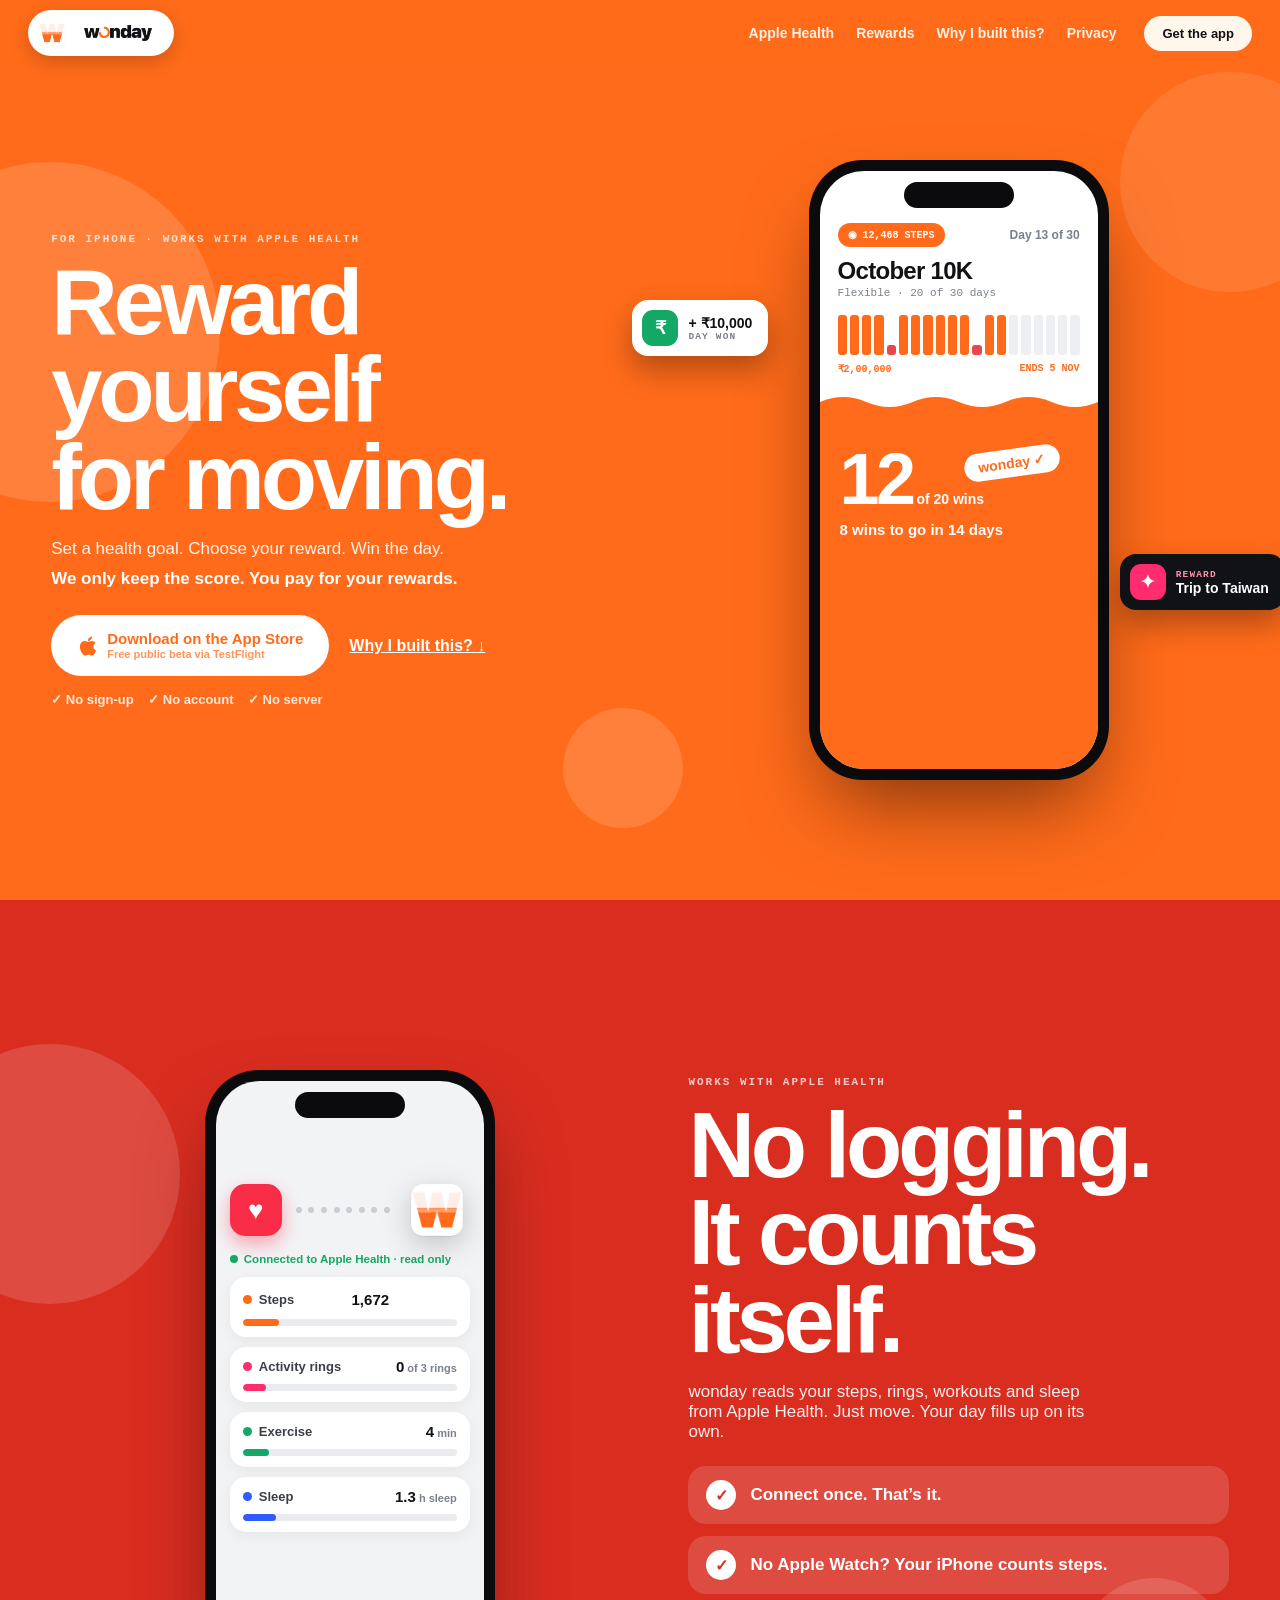
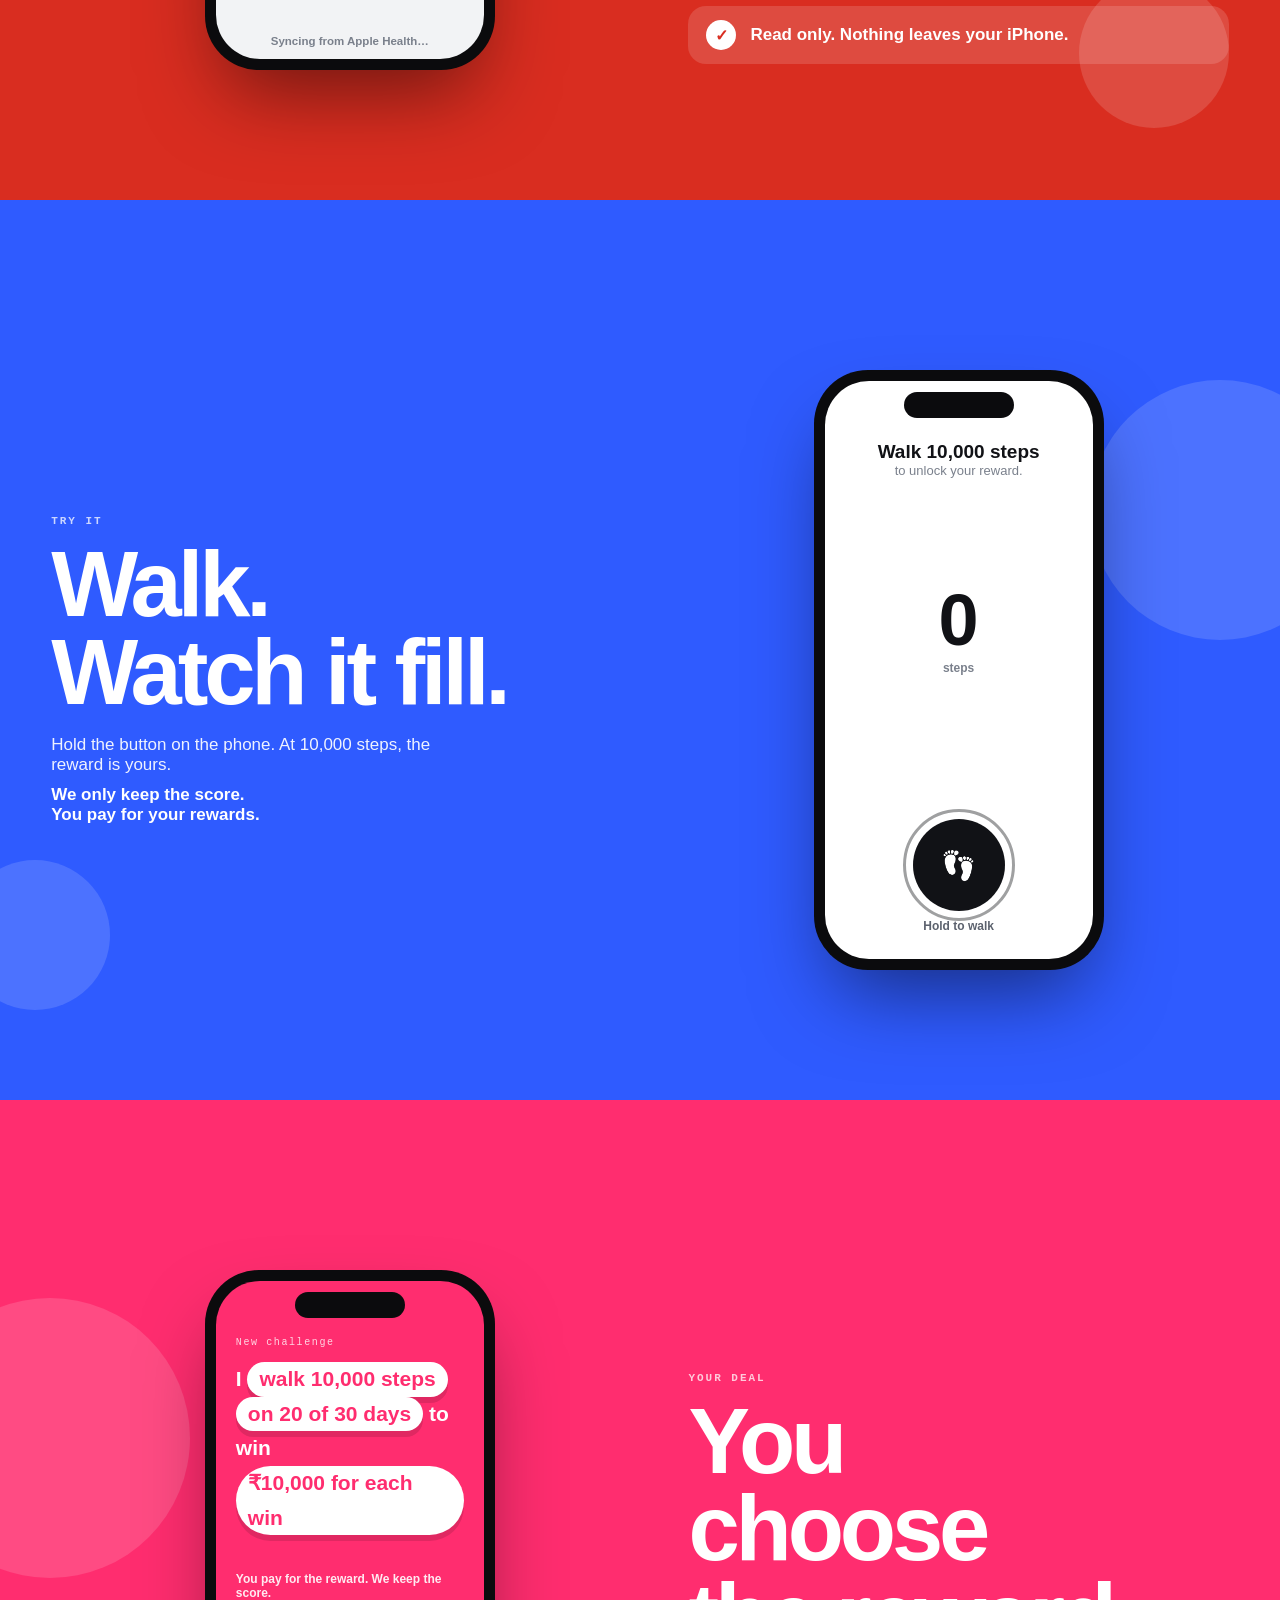
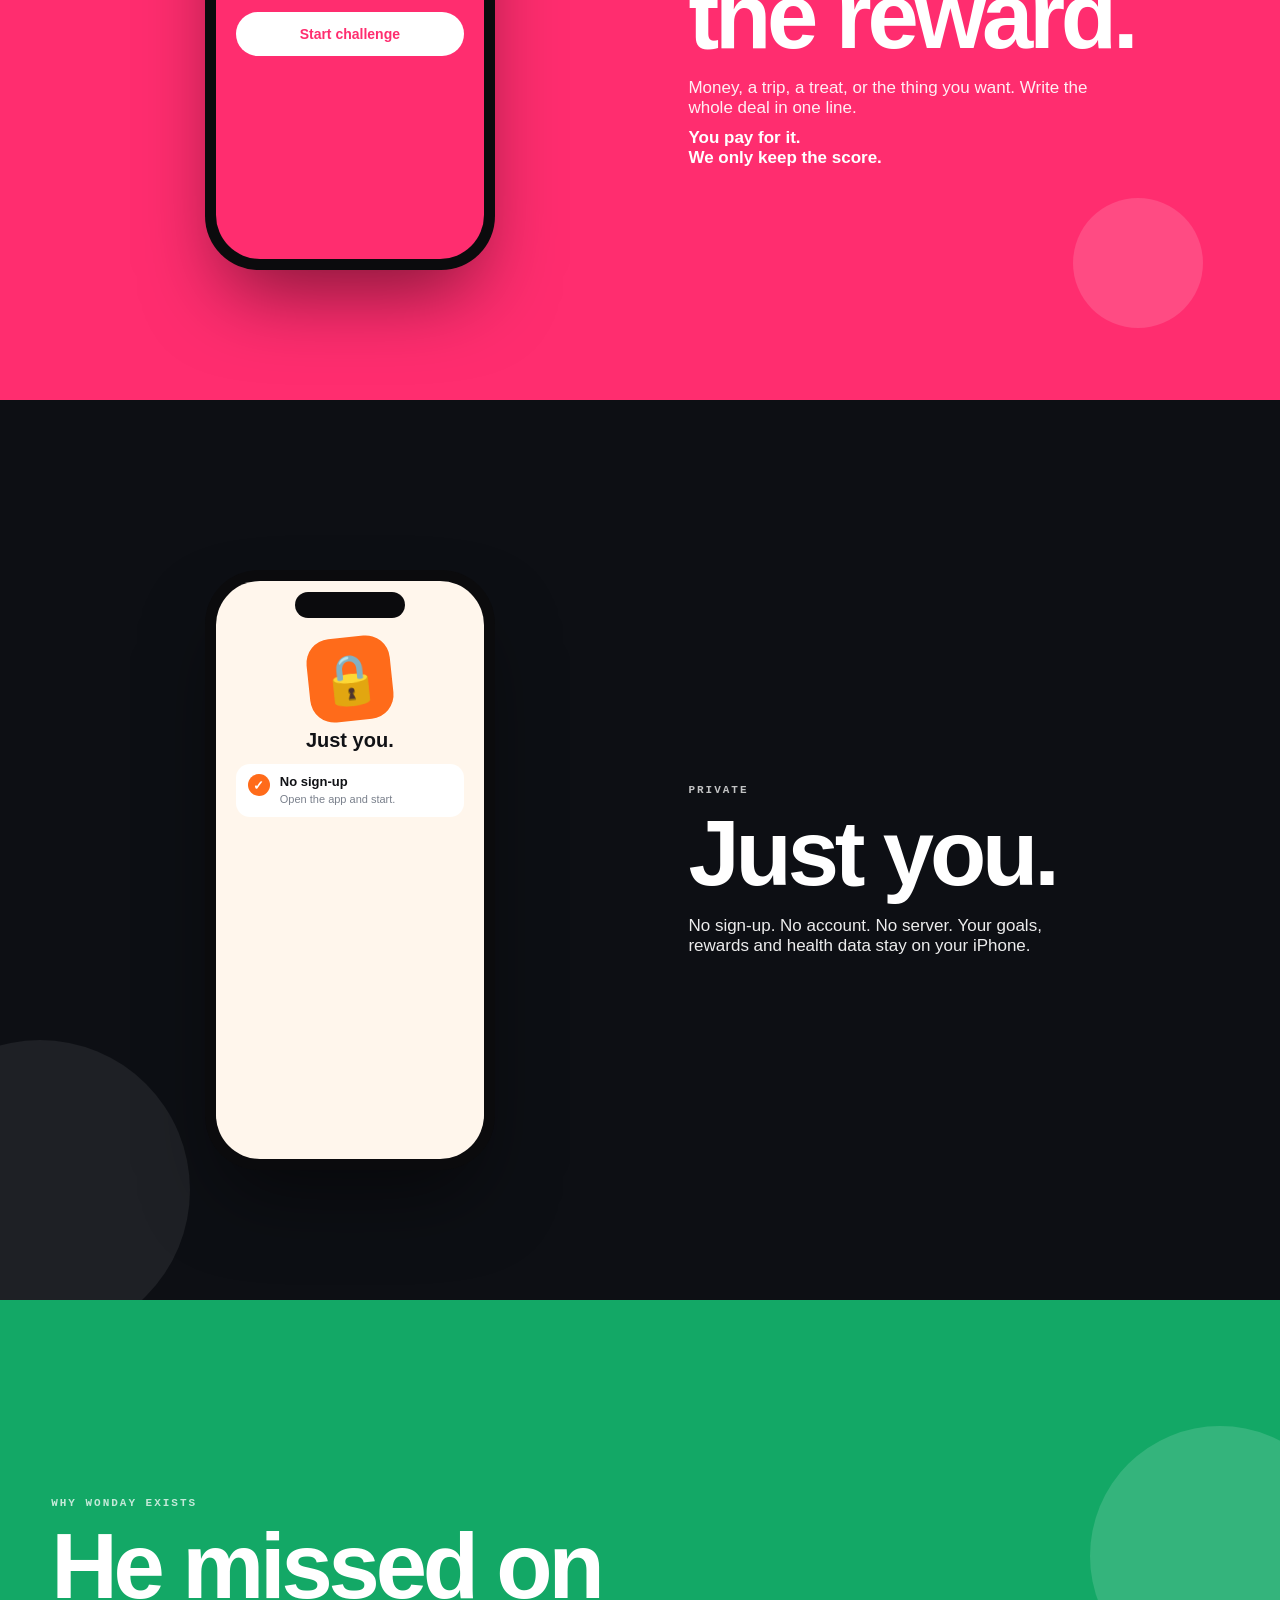
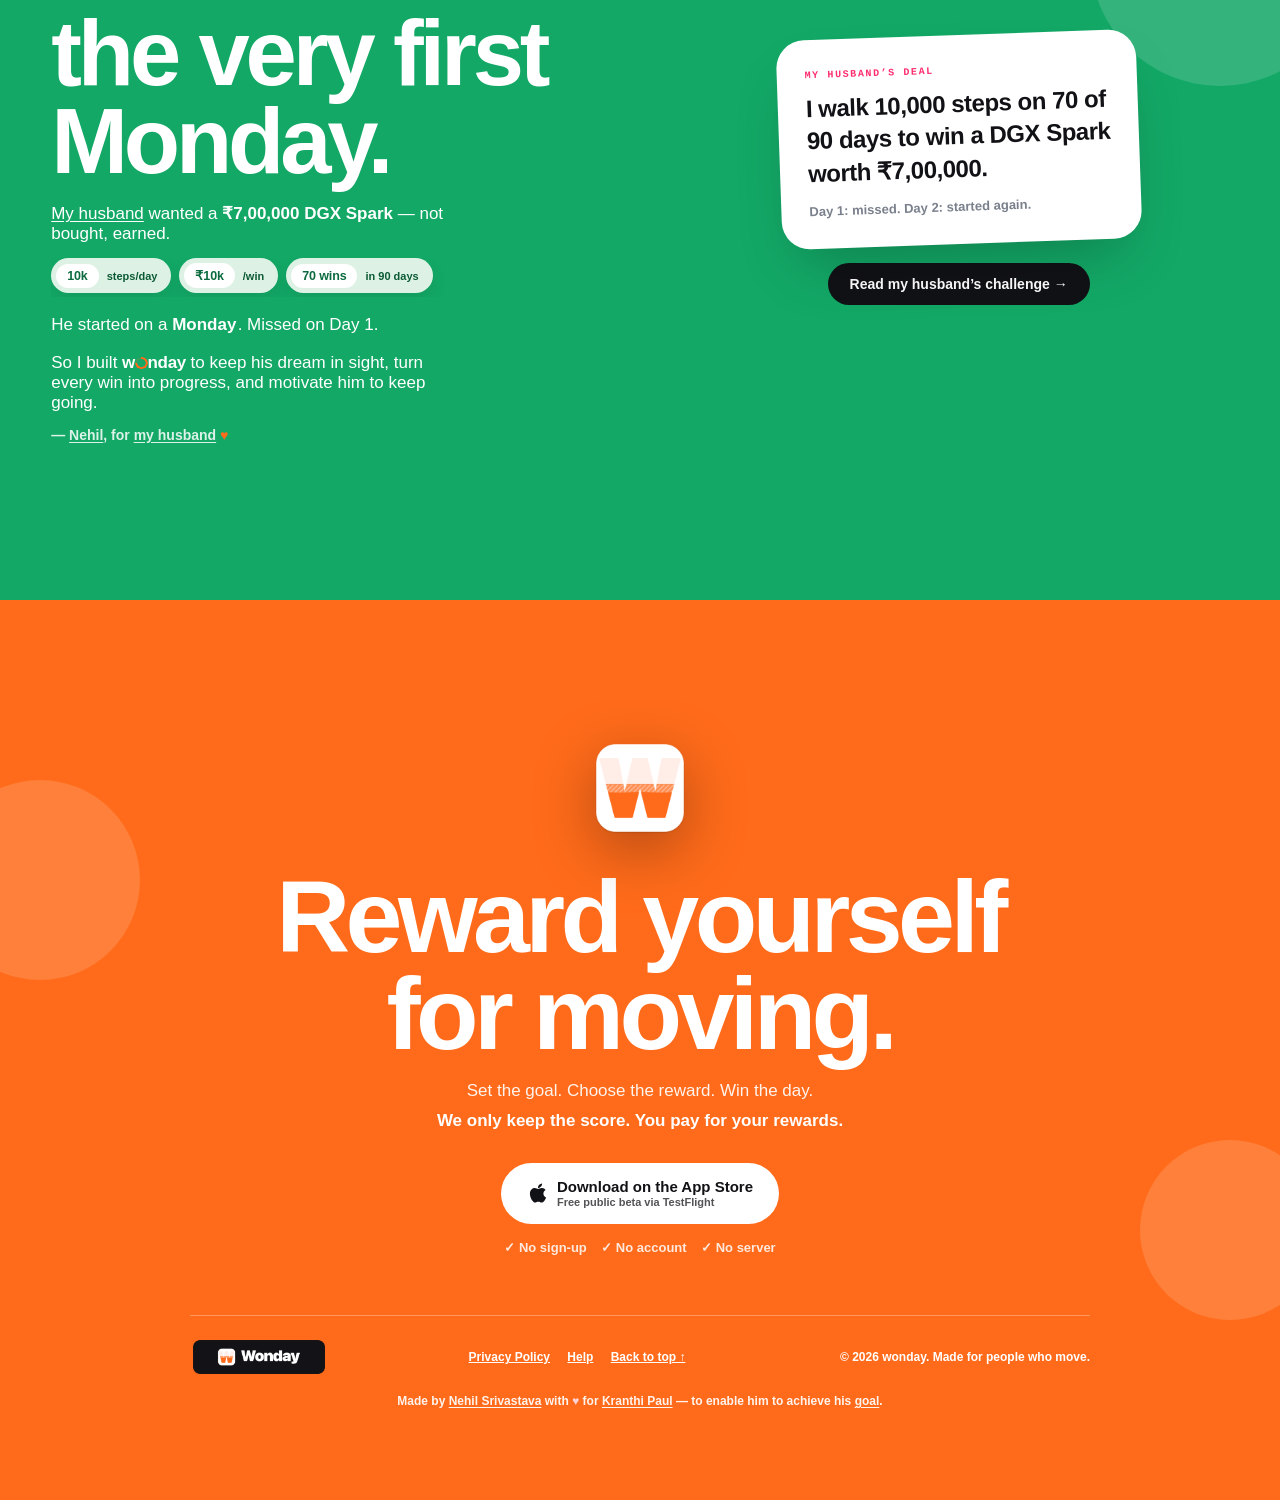
==== commit 4ebbb6a8: "website"" ====
--- a/site/index.html
+++ b/site/index.html
@@ -2,13 +2,13 @@
 <html lang="en">
 <head>
 <meta charset="utf-8">
-<meta name="viewport" content="width=device-width, initial-scale=1">
+<meta name="viewport" content="width=device-width, initial-scale=1, viewport-fit=cover">
 <title>wonday: Reward yourself for your health goals</title>
 <meta name="description" content="Set a health goal, pick your own reward, and let Apple Health count for you. No sign-up, no account, no server.">
 <meta name="theme-color" content="#FF6B1A" id="themeColor">
 <link rel="icon" href="assets/wonday-favicon.png">
 <link rel="apple-touch-icon" href="assets/wonday-favicon.png">
-<link rel="stylesheet" href="styles.css">
+<link rel="stylesheet" href="styles.css?v=9">
 <!-- Share image: replace assets/wonday-share.png with an absolute https:// URL once the site has a domain. -->
 <!-- Live domain: https://wonday.kranehx.com -->
 <link rel="canonical" href="https://wonday.kranehx.com/">
@@ -41,9 +41,8 @@
   <a class="logo" href="#top" aria-label="wonday home"><img class="brand-icon" src="assets/wonday-icon.png" alt="" width="72" height="72"><img class="brand-logo" src="assets/wonday-wordmark-transparent.png" alt="wonday" width="120" height="45"></a>
   <nav class="links" aria-label="Sections">
     <a href="#health">Apple Health</a>
-    <a href="#try">Try it</a>
     <a href="#rewards">Rewards</a>
-    <a href="#story">Story</a>
+    <a href="#story">Why I built this?</a>
     <a href="#privacy">Privacy</a>
   </nav>
   <a class="getapp" href="#final">Get the app</a>
@@ -61,8 +60,8 @@
         <p class="sub">Set a health goal. Choose your reward. Win the day.</p>
         <p class="promise">We only keep the score. You pay for your rewards.</p>
         <div class="cta-row">
-          <a class="btn light" id="heroBtn" href="#final"><span aria-hidden="true">↓</span> Download for iPhone</a>
-          <a class="textlink" href="#try">Try it here ↓</a>
+          <a class="btn light" id="heroBtn" href="https://testflight.apple.com/join/EzgQEVZX"><svg viewBox="0 0 384 512" width="22" height="22" fill="currentColor" aria-hidden="true"><path d="M318.7 268.7c-.2-36.7 16.4-64.4 50-84.8-18.8-26.9-47.2-41.7-84.7-44.6-35.5-2.8-74.3 20.7-88.5 20.7-15 0-49.4-19.7-76.4-19.7C63.3 141.2 4 184.8 4 273.5q0 39.3 14.4 81.2c12.8 36.7 59 126.7 107.2 125.2 25.2-.6 43-17.9 75.8-17.9 31.8 0 48.3 17.9 76.4 17.9 48.6-.7 90.4-82.5 102.6-119.3-65.2-30.7-61.7-90-61.7-91.9zm-56.6-164.2c27.3-32.4 24.8-61.9 24-72.5-24.1 1.4-52 16.4-67.9 34.9-17.5 19.8-27.8 44.3-25.6 71.9 26.1 2 49.9-11.4 69.5-34.3z"/></svg><span class="dl">Download on the App Store<small>Free public beta via TestFlight</small></span></a>
+          <a class="textlink" href="#story">Why I built this? ↓</a>
         </div>
         <p class="chips">✓ No sign-up &nbsp;&nbsp; ✓ No account &nbsp;&nbsp; ✓ No server</p>
       </div>
@@ -248,15 +247,14 @@
       <div class="copy reveal">
         <p class="kicker">Why wonday exists</p>
         <h2>He missed on the very first <span class="daymorph" id="dayMorphTitle" role="img" aria-label="Monday became wonday"><span class="dm-a" aria-hidden="true">Monday.</span><span class="dm-b" aria-hidden="true">w<span class="ring-o-brand"></span>nday.</span></span></h2>
-        <p class="sub"><a href="https://www.linkedin.com/in/paulkranti/">My husband</a> wanted a <span class="prize">DGX Spark</span> worth <span class="prize">₹7,00,000</span>.</p>
-        <p class="sub">Not bought &mdash; earned. Every step toward it would also make him healthier.</p>
-        <ul class="dealchips" aria-label="The challenge: 10,000 steps a day, 10,000 rupees per win, need 70 wins in 90 days">
-          <li><b>10,000</b><span>steps a day</span></li>
-          <li><b>₹10,000</b><span>per win</span></li>
+        <p class="sub"><a href="https://www.linkedin.com/in/paulkranti/">My husband</a> wanted a <span class="prize">₹7,00,000</span> <span class="prize">DGX Spark</span> &mdash; not bought, earned.</p>
+        <ul class="dealchips" aria-label="The challenge: 10,000 steps a day, 10,000 rupees per win, 70 wins in 90 days">
+          <li><b>10k</b><span>steps/day</span></li>
+          <li><b>₹10k</b><span>/win</span></li>
           <li><b>70 wins</b><span>in 90 days</span></li>
         </ul>
-        <p class="sub">He started on a <span class="daymorph" id="dayMorph" role="img" aria-label="Monday became wonday"><span class="dm-a" aria-hidden="true">Monday</span><span class="dm-b" aria-hidden="true">w<span class="ring-o-brand"></span>nday</span></span> and failed on the very first day.</p>
-        <p class="sub">So I built <span class="wordmark" role="img" aria-label="wonday"><span aria-hidden="true">w<span class="ring-o-brand"></span>nday</span></span> &mdash; for what I want for him: win every day.</p>
+        <p class="sub">He started on a <span class="daymorph" id="dayMorph" role="img" aria-label="Monday became wonday"><span class="dm-a" aria-hidden="true">Monday</span><span class="dm-b" aria-hidden="true">w<span class="ring-o-brand"></span>nday</span></span>. Missed on Day 1.</p>
+        <p class="sub">So I built <span class="wordmark" role="img" aria-label="wonday"><span aria-hidden="true">w<span class="ring-o-brand"></span>nday</span></span> to keep his dream in sight, turn every win into progress, and motivate him to keep going.</p>
         <p class="sig">&mdash; <a href="https://www.linkedin.com/in/nehilsrivastava/">Nehil</a>, for <a href="https://www.linkedin.com/in/paulkranti/">my husband</a> <span class="heart" aria-hidden="true">♥</span></p>
       </div>
       <div class="stage reveal storyside">
@@ -278,7 +276,7 @@
       <h2>Reward yourself<br>for moving.</h2>
       <p class="sub">Set the goal. Choose the reward. Win the day.</p>
       <p class="promise">We only keep the score. You pay for your rewards.</p>
-      <a class="btn light final-btn" href="#" id="storeBtn"><span aria-hidden="true">↓</span> Download for iPhone</a>
+      <a class="btn light final-btn" href="https://testflight.apple.com/join/EzgQEVZX" id="storeBtn"><svg viewBox="0 0 384 512" width="22" height="22" fill="currentColor" aria-hidden="true"><path d="M318.7 268.7c-.2-36.7 16.4-64.4 50-84.8-18.8-26.9-47.2-41.7-84.7-44.6-35.5-2.8-74.3 20.7-88.5 20.7-15 0-49.4-19.7-76.4-19.7C63.3 141.2 4 184.8 4 273.5q0 39.3 14.4 81.2c12.8 36.7 59 126.7 107.2 125.2 25.2-.6 43-17.9 75.8-17.9 31.8 0 48.3 17.9 76.4 17.9 48.6-.7 90.4-82.5 102.6-119.3-65.2-30.7-61.7-90-61.7-91.9zm-56.6-164.2c27.3-32.4 24.8-61.9 24-72.5-24.1 1.4-52 16.4-67.9 34.9-17.5 19.8-27.8 44.3-25.6 71.9 26.1 2 49.9-11.4 69.5-34.3z"/></svg><span class="dl">Download on the App Store<small>Free public beta via TestFlight</small></span></a>
       <p class="chips">✓ No sign-up &nbsp;&nbsp; ✓ No account &nbsp;&nbsp; ✓ No server</p>
       <footer>
         <img class="brand-lockup" src="assets/wonday-lockup-dark.png" alt="wonday" width="220" height="73" loading="lazy" decoding="async">
--- a/site/styles.css
+++ b/site/styles.css
@@ -1,6 +1,6 @@
 *{box-sizing:border-box;margin:0;padding:0}
 :root{
-  --hero:#FF6B1A; --try:#2F5BFF; --deal:#FF2D6F; --dark:#0D0F14; --health:#D92D20;
+  --hero:#FF6B1A; --try:#2F5BFF; --deal:#FF2D6F; --dark:#0D0F14; --health:#D92D20; --green:#13A866;
   --ink:#111216; --paper:#fff; --cream:#FFF6EC;
   --radius-phone:54px;
   --font:-apple-system,BlinkMacSystemFont,"SF Pro Display","Inter","Segoe UI",sans-serif;
@@ -12,7 +12,7 @@
 
 /* top bar takes color of block under it (set from JS via --bar) */
 .topbar{position:fixed;top:0;left:0;right:0;z-index:50;display:flex;align-items:center;gap:28px;
-  padding:10px 28px;backdrop-filter:blur(18px);-webkit-backdrop-filter:blur(18px);
+  padding:10px 28px;padding-top:calc(10px + env(safe-area-inset-top));
   background-color:var(--bar, #FF6B1A);
   background:color-mix(in srgb,var(--bar, #FF6B1A) 72%, transparent);
   transition:background-color .4s}
@@ -42,9 +42,12 @@
 .promise{margin-top:10px;font-size:17px;font-weight:800}
 .cta-row{display:flex;align-items:center;gap:20px;margin-top:26px;flex-wrap:wrap}
 .btn{display:inline-flex;align-items:center;gap:8px;border-radius:99px;padding:15px 26px;font-weight:800;font-size:15px;text-decoration:none;transition:color .4s}
+.btn svg{flex:none}
 .btn.light{background:#fff;color:var(--ink)} .btn.dark{background:var(--ink);color:#fff}
 .textlink{color:#fff;font-weight:700}
 .chips{margin-top:16px;font-size:13px;font-weight:600;opacity:.85}
+.btn .dl{display:flex;flex-direction:column;align-items:flex-start;line-height:1.2;text-align:left}
+.btn .dl small{font-size:11px;font-weight:700;opacity:.72}
 
 /* floating background circles */
 .orb{position:absolute;border-radius:50%;background:rgba(255,255,255,.14);pointer-events:none;animation:drift 9s ease-in-out infinite alternate}
@@ -198,23 +201,25 @@
 .privlist b{font-size:13px;display:block}.privlist span{font-size:11px;color:#7A808C}
 
 /* story */
-.story{background:var(--cream);color:var(--ink)}
-.story .o1{width:260px;height:260px;right:-70px;top:14%;background:rgba(255,107,26,.14)}
-.story .sub{color:#3A3F47;opacity:1}
+.story{background:var(--green);color:#fff}
+.story .o1{width:260px;height:260px;right:-70px;top:14%}
+.story .sub{color:#fff;opacity:1}
 .story .sub a,.story .sig a{color:inherit;text-decoration:underline;text-underline-offset:2px}
 /* story highlights: the prize + the challenge */
-.story .prize{color:#B34A00;font-weight:800;white-space:nowrap}
+.story .prize{color:#fff;font-weight:800;white-space:nowrap}
 .dealchips{list-style:none;display:flex;gap:8px;margin:14px 0 4px;padding:0 0 4px;flex-wrap:nowrap;overflow-x:auto;scrollbar-width:none;-webkit-overflow-scrolling:touch}
 .dealchips::-webkit-scrollbar{display:none}
-.dealchips li{background:#fff;border-radius:99px;padding:5px 14px 5px 5px;box-shadow:0 8px 18px rgba(0,0,0,.08);display:inline-flex;flex:none;align-items:center;gap:8px}
-.dealchips b{display:inline-block;background:rgba(255,107,26,.16);color:#B34A00;font-size:12.5px;font-weight:900;letter-spacing:-.01em;padding:5px 11px;border-radius:99px;font-variant-numeric:tabular-nums;white-space:nowrap}
-.dealchips span{display:inline-block;font-size:11px;font-weight:700;color:#3A3F47;white-space:nowrap}
+.dealchips li{background:#DDF2E5;border-radius:99px;padding:5px 14px 5px 5px;box-shadow:0 8px 18px rgba(0,0,0,.08);display:inline-flex;flex:none;align-items:center;gap:8px}
+.dealchips b{display:inline-block;background:#fff;color:#0B6B3F;font-size:12.5px;font-weight:900;letter-spacing:-.01em;padding:5px 11px;border-radius:99px;font-variant-numeric:tabular-nums;white-space:nowrap}
+.dealchips span{display:inline-block;font-size:11px;font-weight:700;color:#0C5A34;white-space:nowrap}
 /* Monday becomes wonday */
 .daymorph{position:relative;display:inline-grid;white-space:nowrap;font-weight:900}
 .daymorph .dm-a,.daymorph .dm-b{grid-area:1/1;display:inline-block;transition:opacity .45s ease,transform .45s ease,filter .45s ease}
 .daymorph .dm-b{opacity:0;transform:translateY(.4em);filter:blur(3px);font-weight:900}
 .daymorph.won .dm-a{opacity:0;transform:translateY(-.4em);filter:blur(3px)}
 .daymorph.won .dm-b{opacity:1;transform:none;filter:none}
+/* headline morph result: black wonday, orange O stays */
+#dayMorphTitle .dm-b{color:var(--ink)}
 .ring-o-brand{position:relative;display:inline-block;width:.74em;height:.74em;border-radius:50%;vertical-align:-.05em;
   background:conic-gradient(from 270deg, rgba(255,107,26,.18) 0deg 90deg, #FF6B1A 90deg 360deg);
   -webkit-mask:radial-gradient(farthest-side, transparent 60%, #000 69%);
@@ -223,14 +228,12 @@
 .storylink{display:inline-flex;margin-top:22px;background:var(--ink);color:#fff;font-weight:800;font-size:14px;padding:13px 22px;border-radius:99px;text-decoration:none}
 .storyside{flex-direction:column;align-items:center;gap:4px}
 .storyside .storylink{margin-top:14px}
-.sig{margin-top:14px;font-size:14px;font-weight:700;color:#7A808C}
+.sig{margin-top:14px;font-size:14px;font-weight:700;color:rgba(255,255,255,.85)}
 .sig .heart{color:#FF6B1A}
 .storycard{background:#fff;color:var(--ink);border-radius:28px;padding:30px 28px;max-width:360px;box-shadow:0 30px 60px -20px rgba(0,0,0,.25);transform:rotate(-2deg);margin:0}
 .scard-kicker{font-family:var(--mono);font-size:10px;font-weight:800;letter-spacing:.16em;text-transform:uppercase;color:#FF2D6F}
 .storycard blockquote{font-size:24px;font-weight:800;letter-spacing:-.02em;line-height:1.35;margin-top:12px}
 .scard-note{margin-top:14px;font-size:13px;font-weight:600;color:#7A808C}
-body[data-block="story"] .topbar{color:var(--ink)}
-body[data-block="story"] .getapp{background:var(--ink);color:#fff}
 
 /* final */
 .center{width:min(900px,92vw);margin:0 auto;position:relative;z-index:2}
@@ -248,8 +251,22 @@
 @media (max-width:900px){
   .wrap{grid-template-columns:1fr;text-align:left}
   .wrap>.copy{order:1}.wrap>.stage{order:2}
+  /* grid blowout guard: a wide child (e.g. the story headline) must never
+     stretch the single column past 92vw */
+  .wrap>*{min-width:0}
   .topbar nav{display:none}
   h1,h2{font-size:clamp(48px,14vw,72px)}
+  /* story headline carries the nowrap Monday→wonday morph: shrink it so
+     every word fits 92vw and let the morph wrap instead of overflowing */
+  .story h2{font-size:clamp(38px,11.5vw,54px);overflow-wrap:anywhere}
+  /* short chips fit the row with no scrolling on mobile */
+  .dealchips{gap:5px}
+  .dealchips li{padding:4px 8px 4px 4px;gap:5px}
+  .dealchips b{font-size:11.5px;padding:4px 9px}
+  .dealchips span{font-size:10px}
+  .daymorph{white-space:normal}
+  .story .prize{white-space:normal}
+  .storycard{max-width:100%;transform:none}
   .float{display:none}
   .final{text-align:center}.final .center{text-align:center}
 }
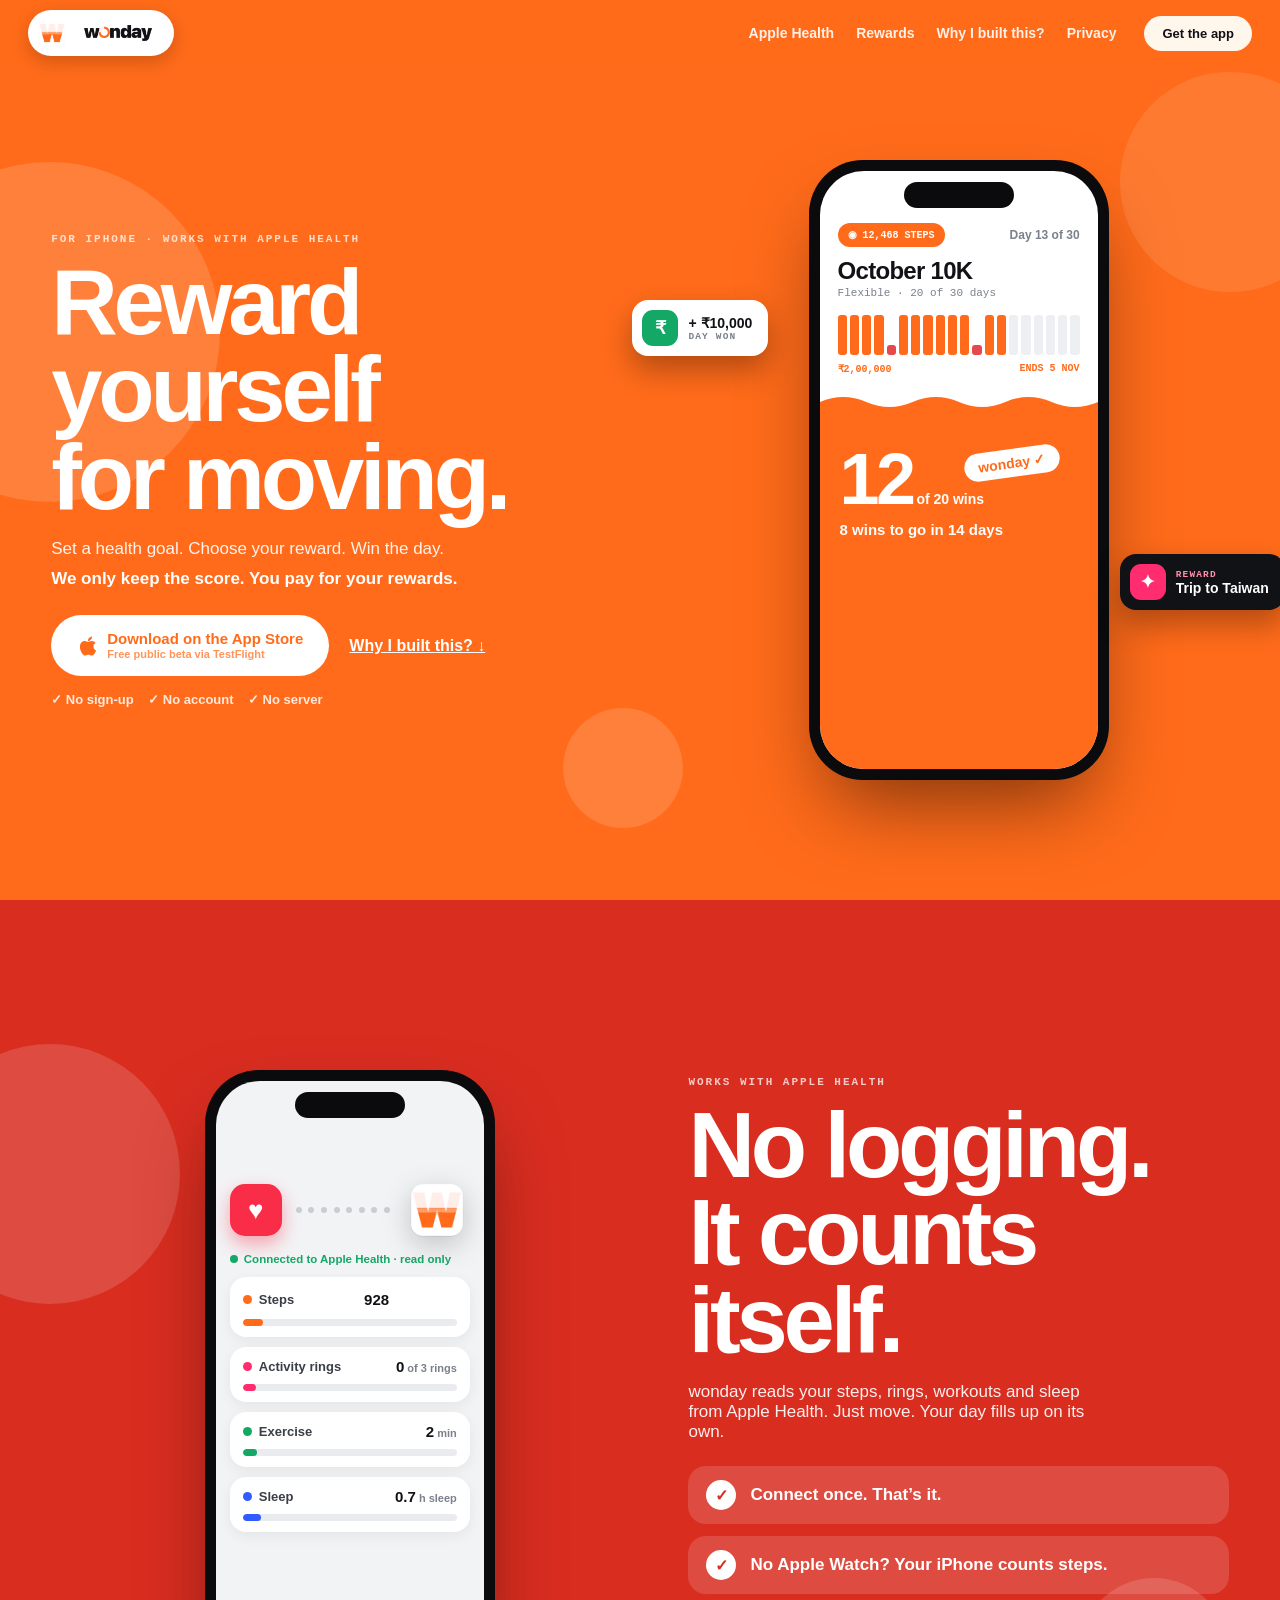
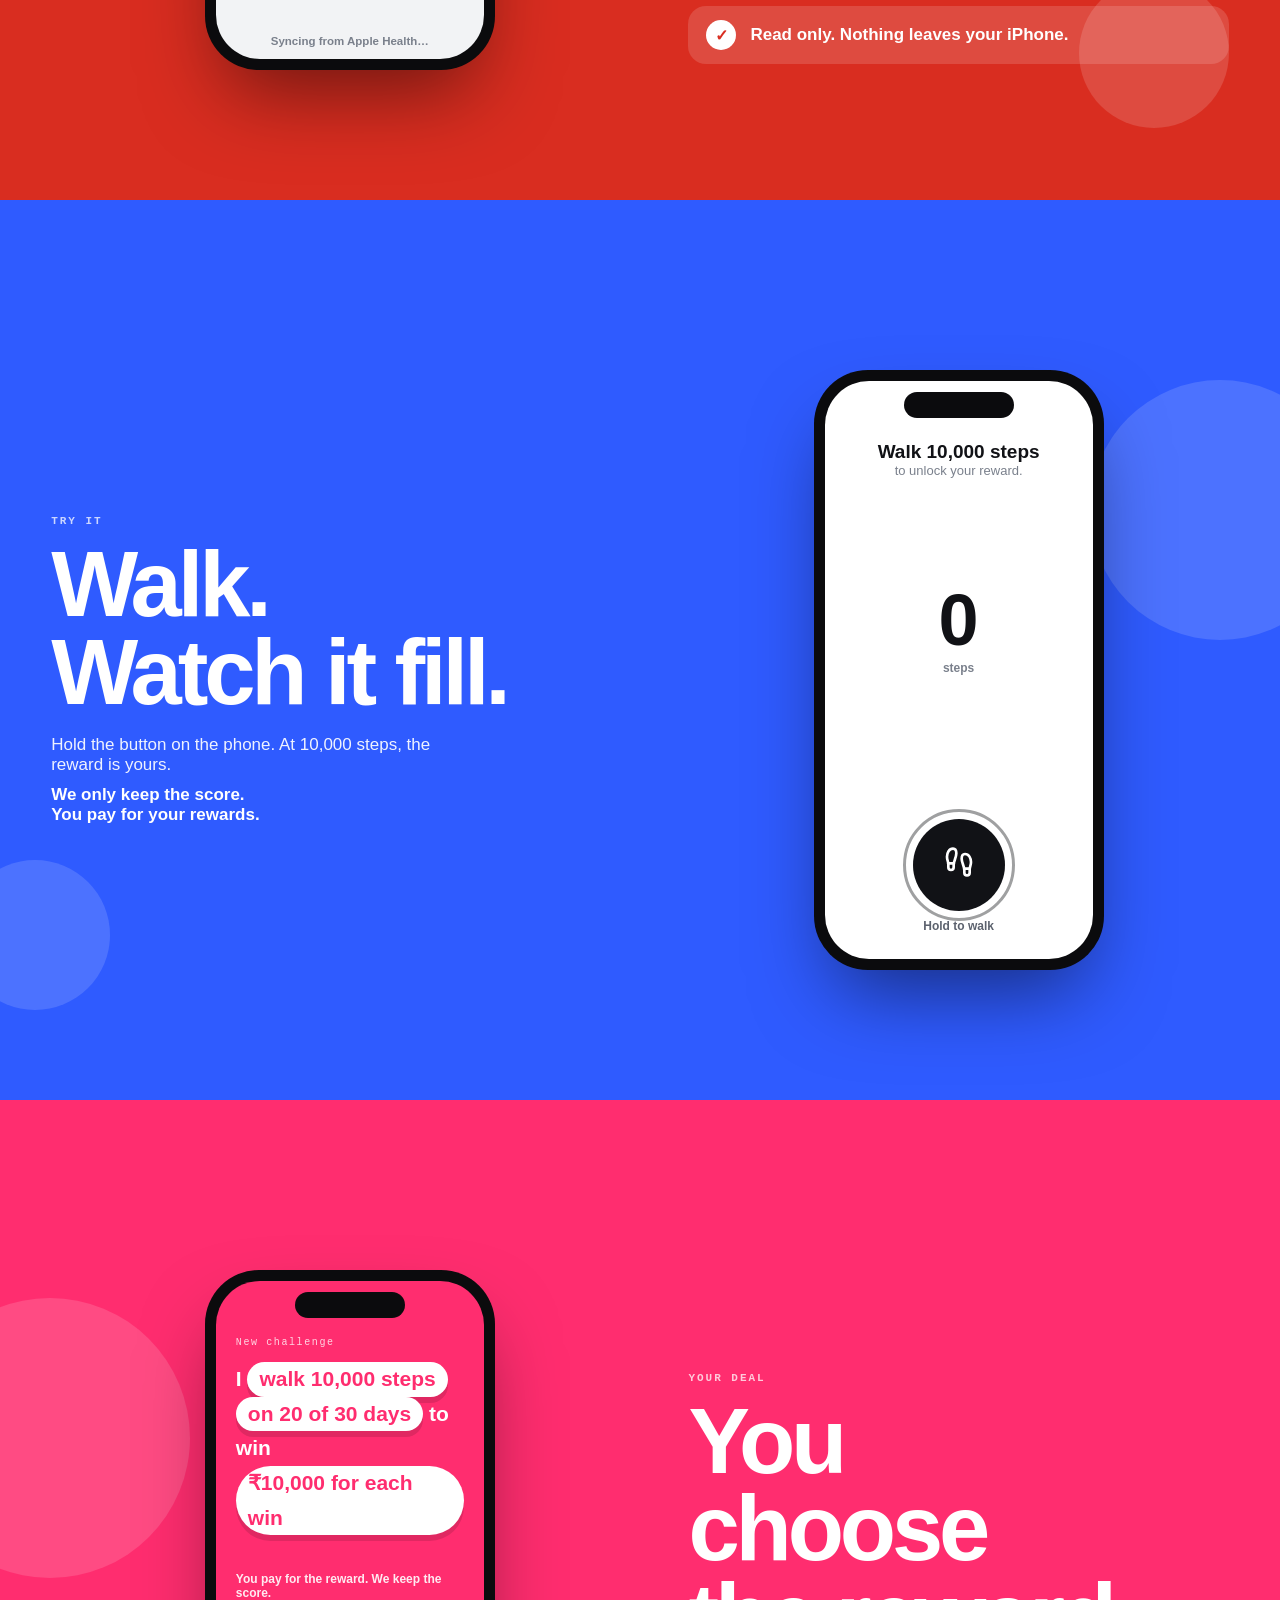
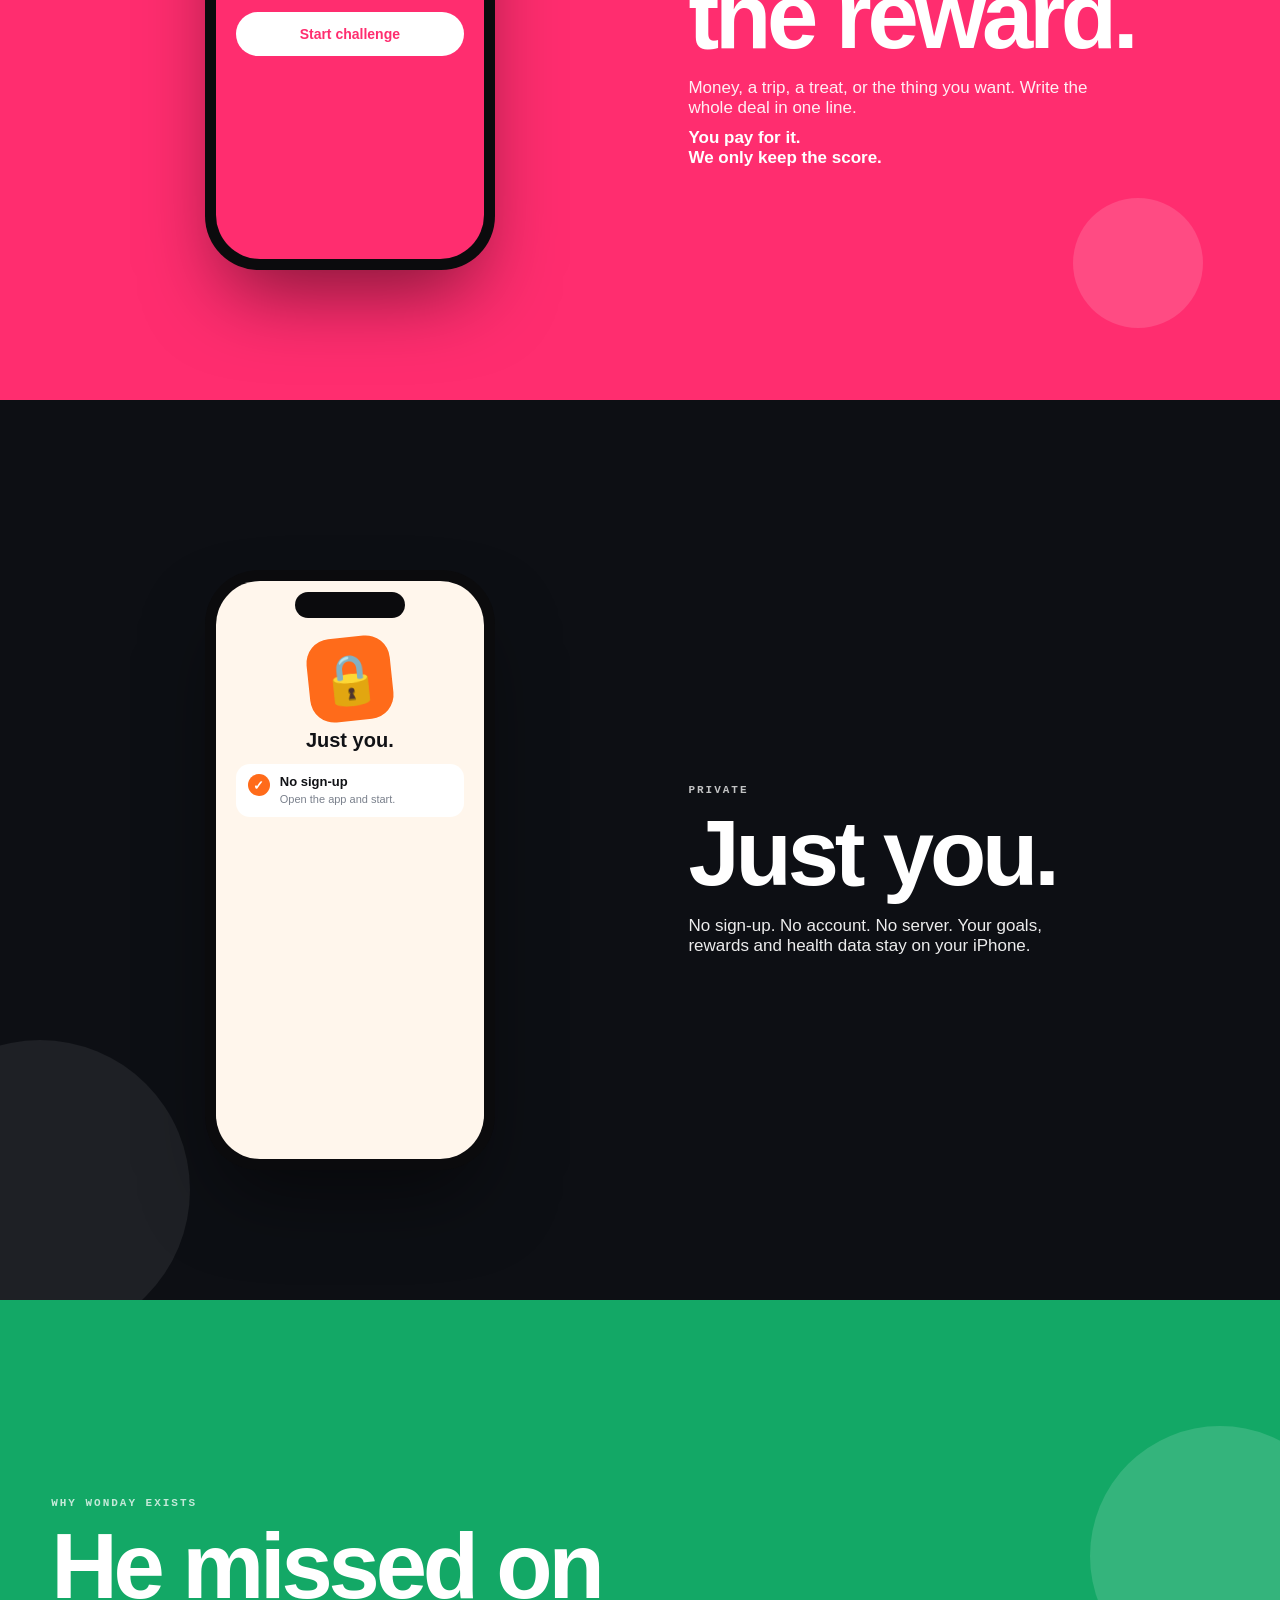
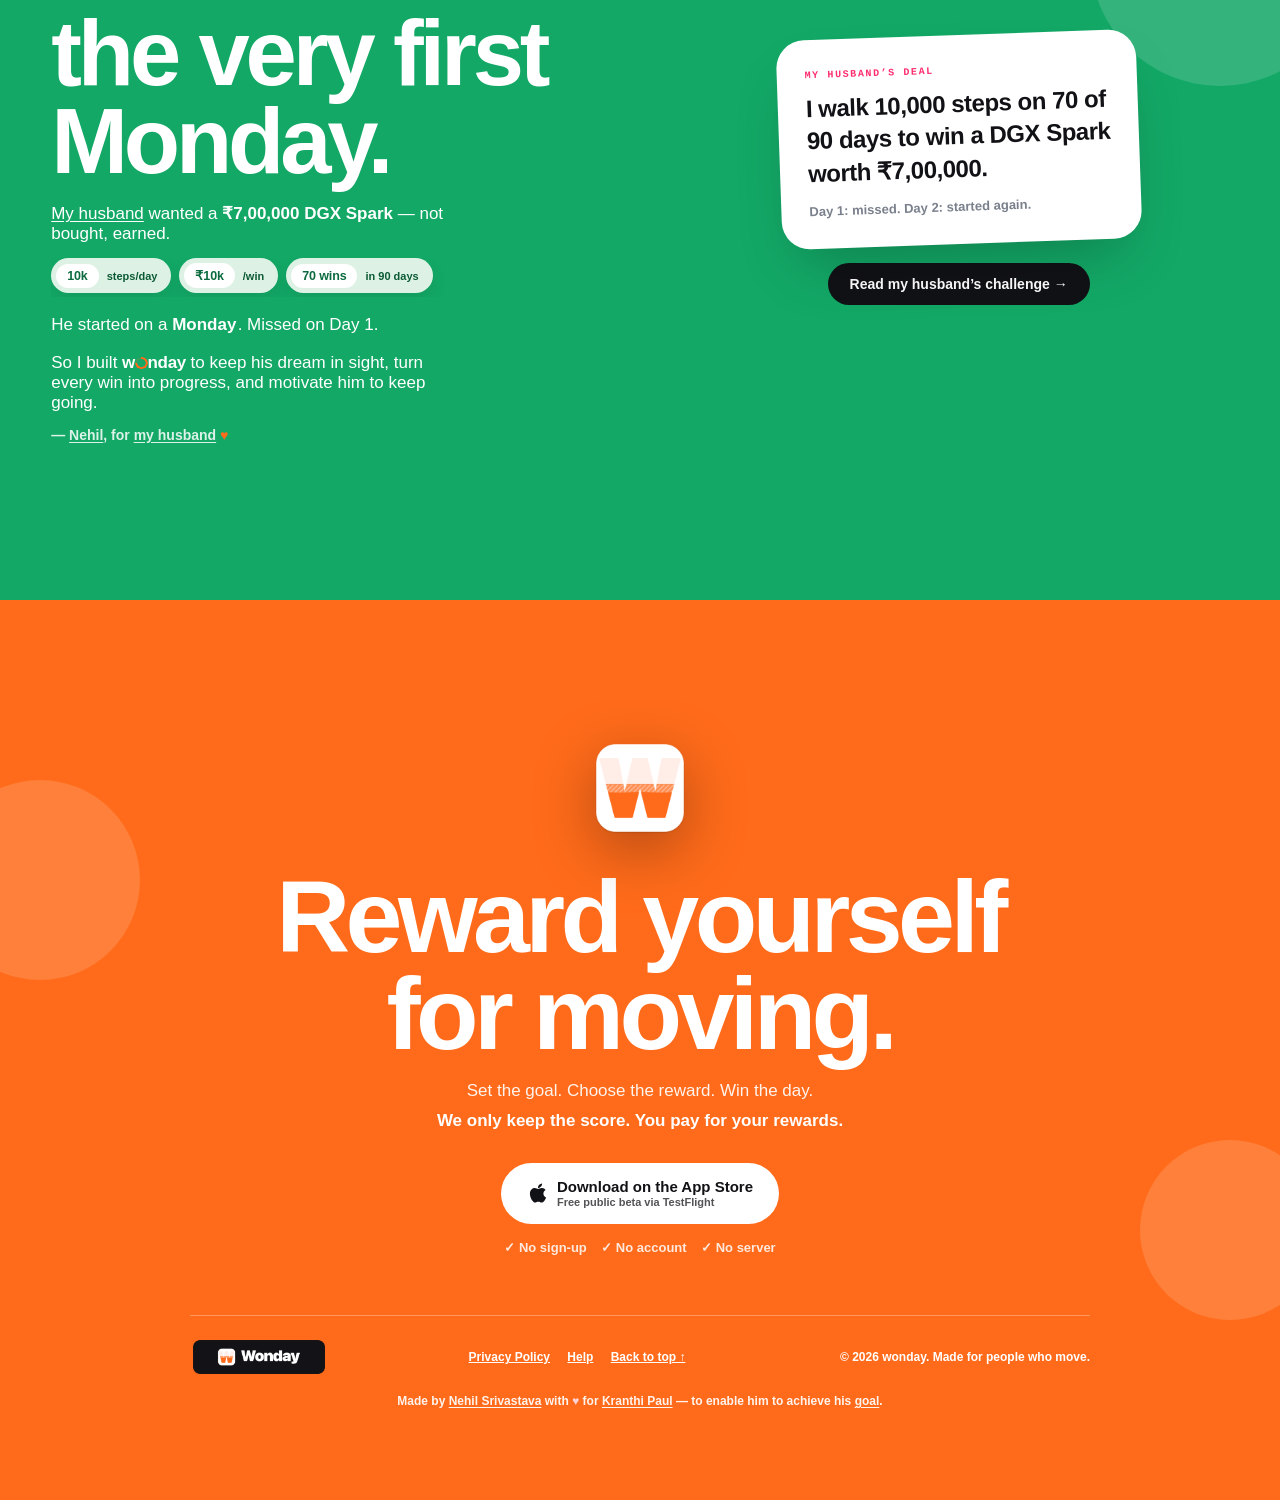
==== commit c516201e: "fixes" ====
--- a/site/index.html
+++ b/site/index.html
@@ -179,7 +179,7 @@
             <div class="walk-count" id="walkCount"><span id="walkNum">0</span><small>steps</small></div>
             <div class="unlock" id="unlockCard">Reward unlocked <b>₹<span id="unlockNum">0</span></b></div>
             <div class="walk-bottom" id="walkBottom">
-              <button class="holdbtn" id="holdBtn" aria-label="Hold to walk"><span class="pulse"></span><span class="feet">👣</span></button>
+              <button class="holdbtn" id="holdBtn" aria-label="Hold to walk"><span class="pulse"></span><span class="feet"><svg viewBox="0 0 24 24" width="32" height="32" fill="none" stroke="currentColor" stroke-width="2" stroke-linecap="round" stroke-linejoin="round" aria-hidden="true"><path d="M4 16v-2.38C4 11.5 2.97 10.5 3 8c.03-2.72 1.49-6 4.5-6C9.37 2 10 3.8 10 5.5c0 3.11-2 5.66-2 8.68V16a2 2 0 1 1-4 0Z"/><path d="M20 20v-2.38c0-2.12 1.03-3.12 1-5.62-.03-2.72-1.49-6-4.5-6C14.63 6 14 7.8 14 9.5c0 3.11 2 5.66 2 8.68V20a2 2 0 1 0 4 0Z"/><path d="M16 17h4"/><path d="M4 13h4"/></svg></span></button>
               <div class="holdlabel">Hold to walk</div>
               <button class="resetlink" id="walkAgain" hidden>Walk again ↺</button>
             </div>
--- a/site/styles.css
+++ b/site/styles.css
@@ -122,7 +122,8 @@
 .walk-count small{display:block;font-size:12px;font-weight:600;color:#7A808C}
 .walk-bottom{padding:0 0 26px;position:relative;z-index:2}
 .holdbtn{width:92px;height:92px;border-radius:50%;background:var(--ink);color:#fff;border:none;font-size:28px;position:relative;cursor:pointer;touch-action:none;transition:background .3s}
-.holdbtn .feet{filter:brightness(0) invert(1);transition:filter .3s}
+.holdbtn .feet{display:inline-flex;color:#fff;transition:color .3s}
+.holdbtn .feet svg{display:block}
 .holdbtn .pulse{position:absolute;inset:-10px;border:3px solid var(--ink);border-radius:50%;opacity:.4;animation:pulse 1.6s infinite}
 @keyframes pulse{to{transform:scale(1.15);opacity:0}}
 .holdlabel{font-size:12px;font-weight:600;margin-top:8px;color:#5C626E}
